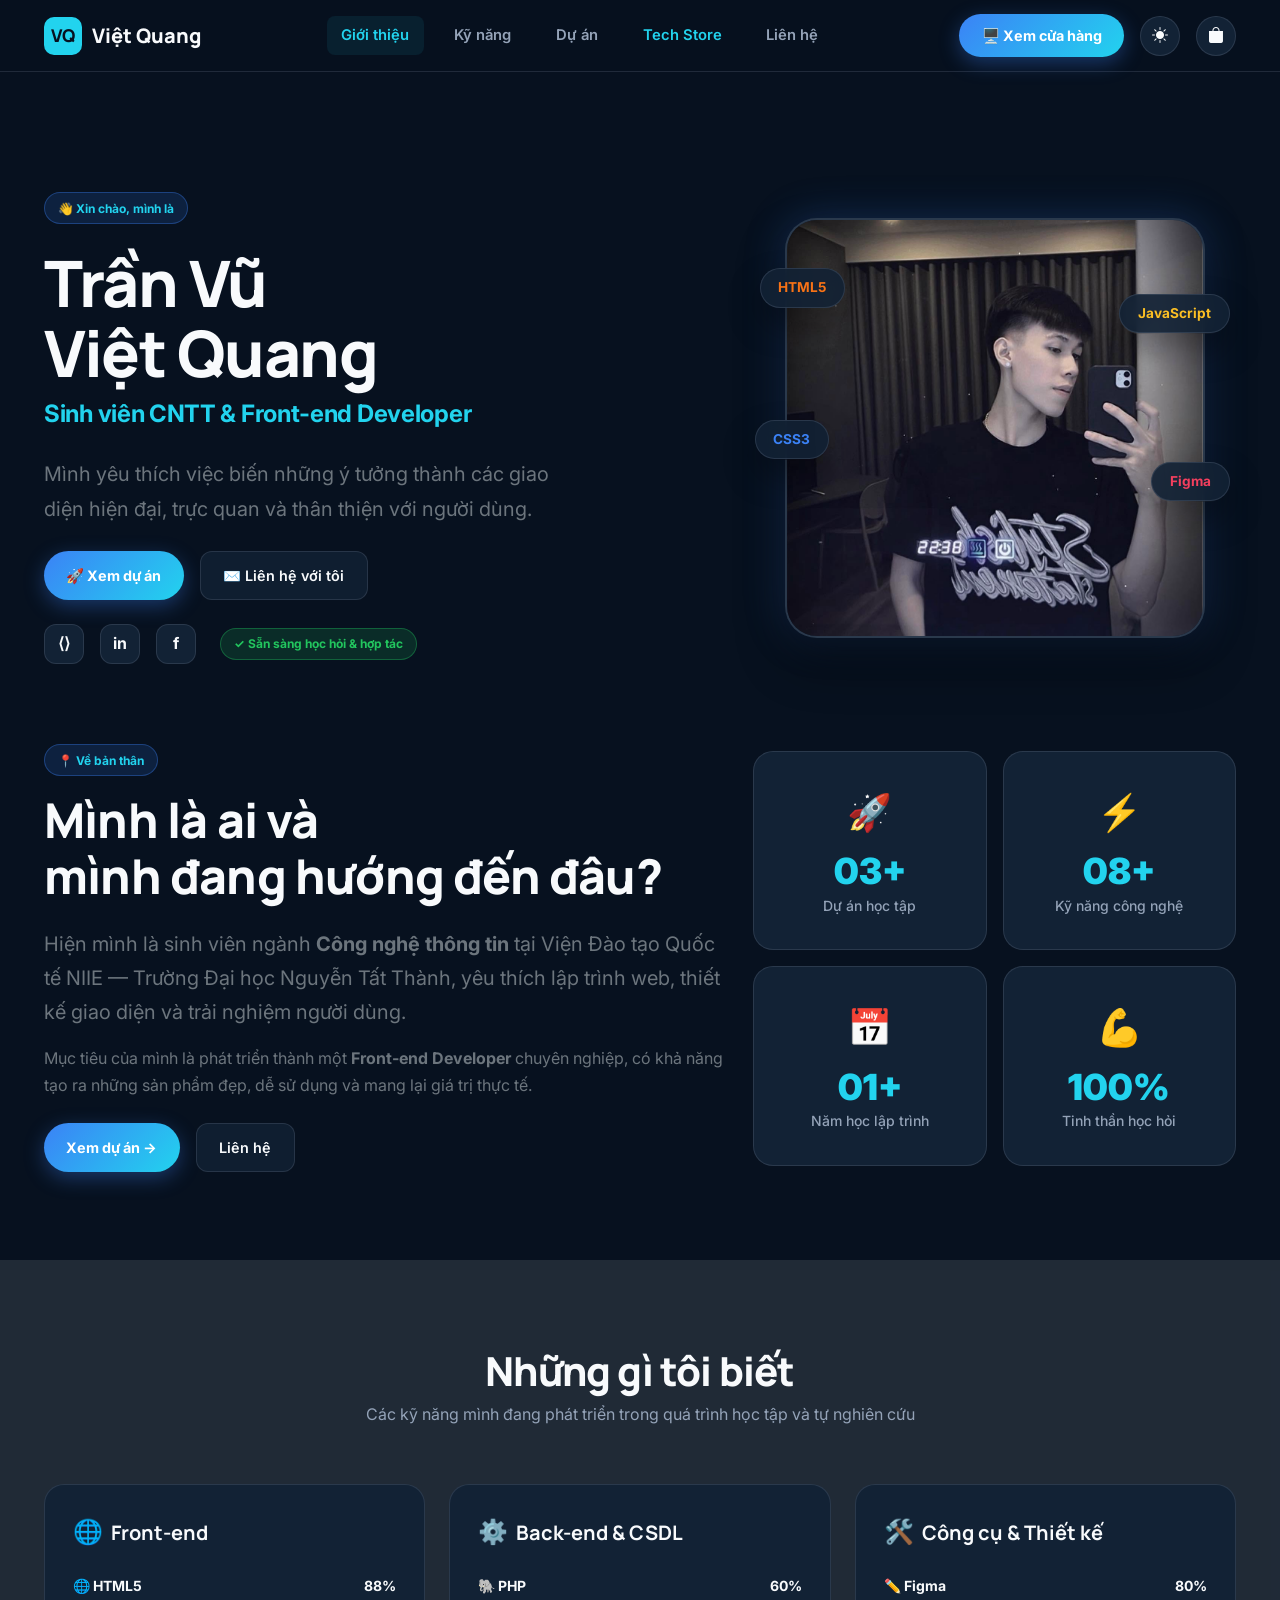
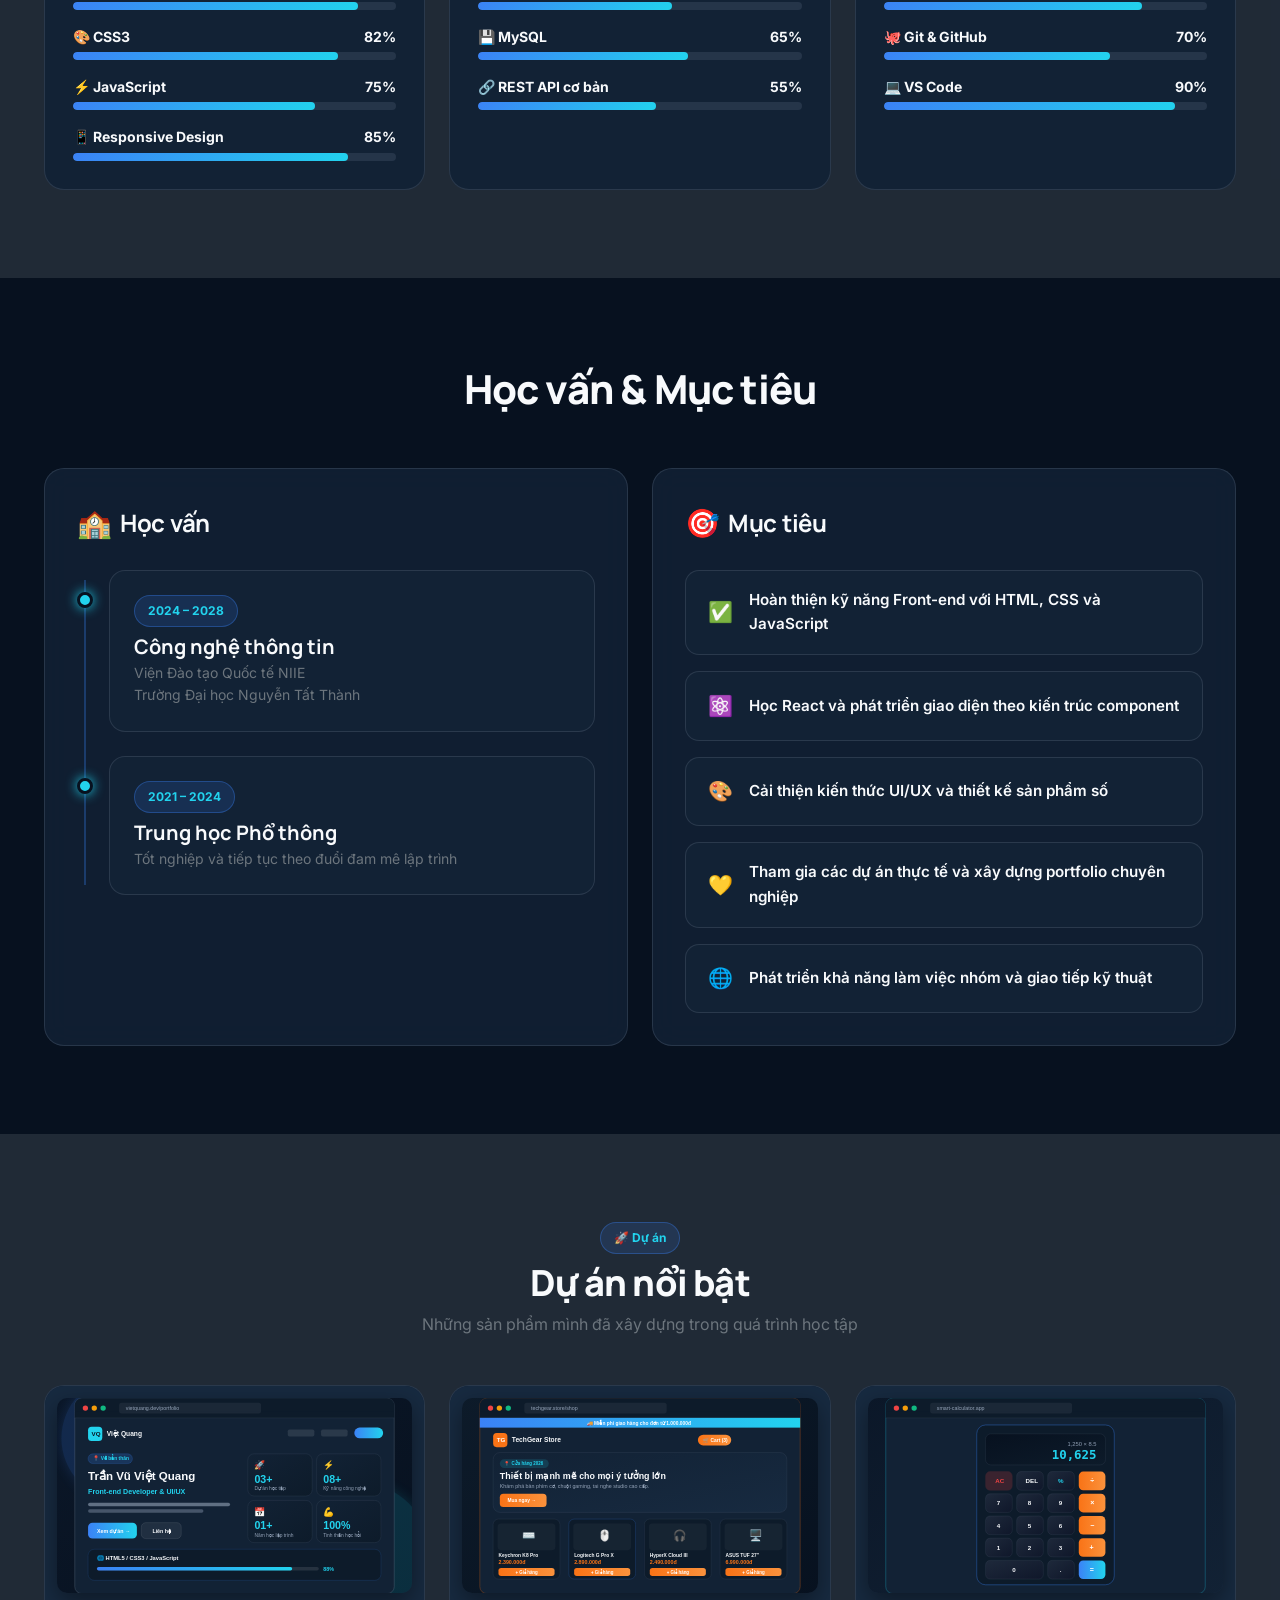
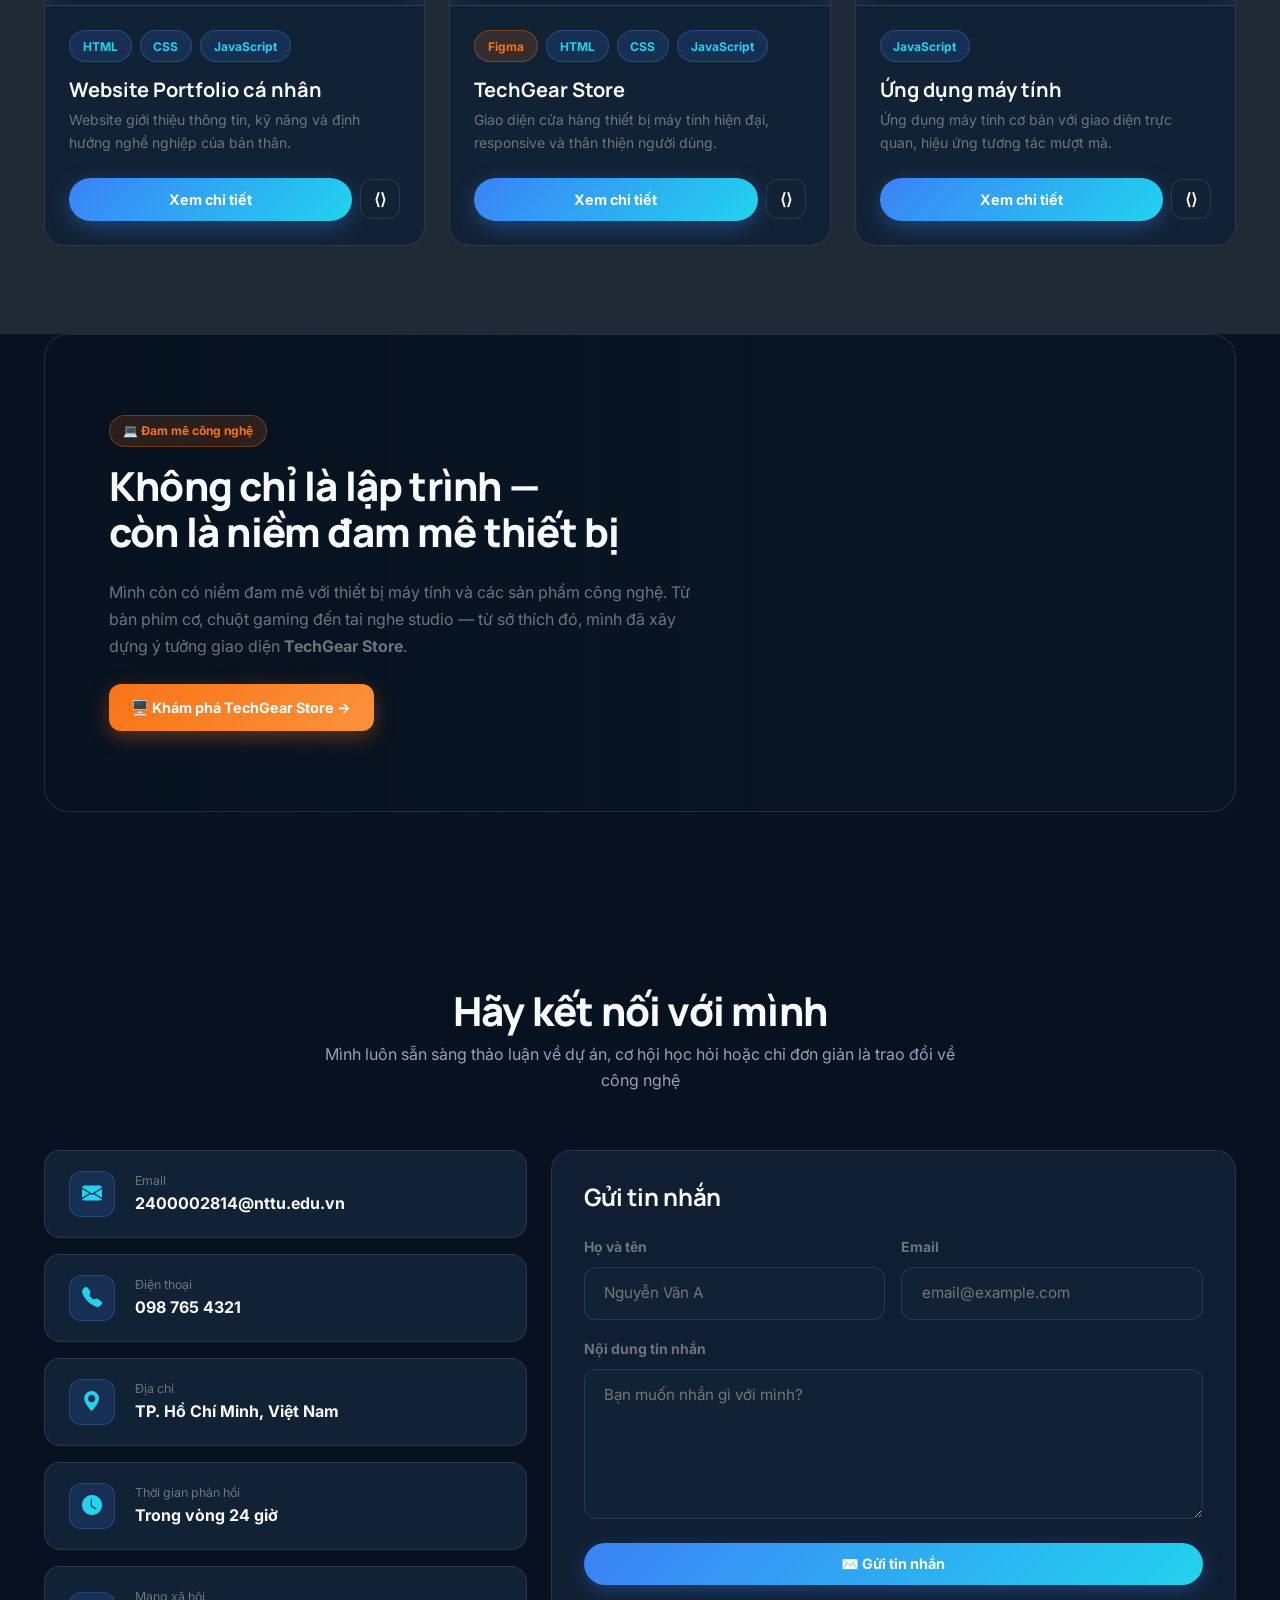
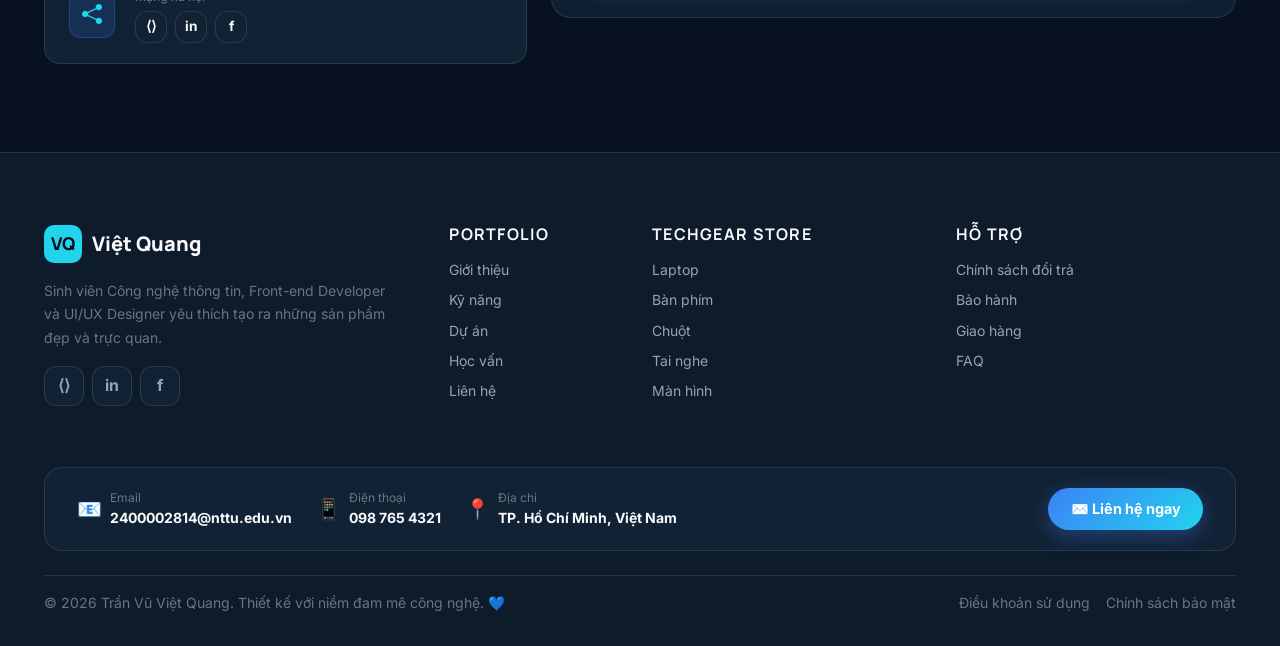
==== index.html @ 149d68ec "Initial commit: Complete Figma High-Fidelity Student Developer Portfolio & TechGear Store" ====
<!DOCTYPE html>
<html lang="vi">
<head>
  <meta charset="UTF-8">
  <meta name="viewport" content="width=device-width, initial-scale=1.0">
  <title>Trần Vũ Việt Quang — Personal Portfolio | VQ Việt Quang</title>
  <meta name="description" content="Trang web cá nhân của Trần Vũ Việt Quang - Sinh viên Công nghệ thông tin Viện Đào tạo Quốc tế NIIE Trường Đại học Nguyễn Tất Thành. Front-end Developer & UI/UX Enthusiast.">
  
  <!-- Google Fonts: Manrope & Inter -->
  <link rel="preconnect" href="https://fonts.googleapis.com">
  <link rel="preconnect" href="https://fonts.gstatic.com" crossorigin>
  <link href="https://fonts.googleapis.com/css2?family=Inter:wght@300;400;500;600;700&family=Manrope:wght@600;700;800;900&display=swap" rel="stylesheet">
  
  <!-- Bootstrap 5.3 & Bootstrap Icons -->
  <link href="https://cdn.jsdelivr.net/npm/bootstrap@5.3.2/dist/css/bootstrap.min.css" rel="stylesheet">
  <link rel="stylesheet" href="https://cdn.jsdelivr.net/npm/bootstrap-icons@1.11.2/font/bootstrap-icons.min.css">
  
  <!-- Custom CSS files -->
  <link rel="stylesheet" href="css/style.css">
  <link rel="stylesheet" href="css/animations.css">
  <link rel="stylesheet" href="css/responsive.css">
</head>
<body>

  <!-- Preloader -->
  <div id="preloader">
    <div class="logo-figma fs-2 mb-2">
      <div class="logo-icon-box">VQ</div>
      <div>Việt Quang</div>
    </div>
    <div class="text-secondary small fw-medium">Đang khởi tạo trải nghiệm...</div>
    <div class="loader-bar">
      <div class="loader-progress"></div>
    </div>
  </div>

  <!-- HEADER & NAVIGATION -->
  <header class="header-sticky">
    <div class="container-custom d-flex align-items-center justify-content-between">
      
      <!-- Figma Logo VQ Việt Quang -->
      <a href="index.html" class="logo-figma">
        <div class="logo-icon-box">VQ</div>
        <div>Việt Quang</div>
      </a>

      <!-- Desktop Navigation Menu -->
      <nav class="d-none d-lg-flex align-items-center gap-3">
        <a href="#hero" class="nav-link-custom active">Giới thiệu</a>
        <a href="#skills" class="nav-link-custom">Kỹ năng</a>
        <a href="#projects" class="nav-link-custom">Dự án</a>
        <a href="shop.html" class="nav-link-custom text-cyan">Tech Store</a>
        <a href="#contact" class="nav-link-custom">Liên hệ</a>
      </nav>

      <!-- Action Buttons & Controls -->
      <div class="d-flex align-items-center gap-3">
        <a href="shop.html" class="btn-header-store d-none d-sm-inline-flex">
          🖥️ Xem cửa hàng
        </a>

        <button id="themeToggleBtn" class="btn-icon-custom rounded-circle" aria-label="Đổi giao diện" title="Đổi giao diện">
          <i class="bi bi-sun-fill"></i>
        </button>

        <a href="shop.html" class="cart-btn-wrapper btn-icon-custom rounded-circle" aria-label="Xem giỏ hàng" title="Giỏ hàng TechStore">
          <i class="bi bi-bag-fill"></i>
          <span id="cartBadge" class="cart-badge" style="display: none;">0</span>
        </a>

        <!-- Mobile Menu Toggle Button -->
        <button class="btn-icon-custom d-lg-none" type="button" data-bs-toggle="offcanvas" data-bs-target="#mobileMenu">
          <i class="bi bi-list fs-4"></i>
        </button>
      </div>
    </div>
  </header>

  <!-- Mobile Menu Offcanvas Drawer -->
  <div class="offcanvas offcanvas-end text-bg-dark" tabindex="-1" id="mobileMenu" style="background-color: var(--bg-secondary) !important;">
    <div class="offcanvas-header border-bottom border-secondary border-opacity-25">
      <div class="logo-figma">
        <div class="logo-icon-box">VQ</div>
        <div>Việt Quang</div>
      </div>
      <button type="button" class="btn-close btn-close-white" data-bs-dismiss="offcanvas" aria-label="Close"></button>
    </div>
    <div class="offcanvas-body d-flex flex-column gap-3 fs-5 pt-4">
      <a href="#hero" class="nav-link-custom active" data-bs-dismiss="offcanvas">Trang chủ</a>
      <a href="#about-intro" class="nav-link-custom" data-bs-dismiss="offcanvas">Giới thiệu</a>
      <a href="#skills" class="nav-link-custom" data-bs-dismiss="offcanvas">Kỹ năng</a>
      <a href="#projects" class="nav-link-custom" data-bs-dismiss="offcanvas">Dự án</a>
      <a href="shop.html" class="nav-link-custom text-cyan">Tech Store <i class="bi bi-arrow-right"></i></a>
      <a href="#contact" class="nav-link-custom" data-bs-dismiss="offcanvas">Liên hệ</a>

      <div class="mt-auto pt-4 border-top border-secondary border-opacity-25">
        <a href="shop.html" class="btn-header-store w-100 justify-content-center">
          🖥️ Đến Tech Store
        </a>
      </div>
    </div>
  </div>

  <!-- 1. TOP HERO AVATAR SECTION (Exact Figma Screenshot Original 1) -->
  <section id="hero" class="hero-section">
    <div class="container-custom">
      <div class="row align-items-center gy-5">
        
        <!-- Left Hero Content -->
        <div class="col-lg-7">
          <div class="badge-blue-figma mb-4">
            👋 Xin chào, mình là
          </div>

          <h1 class="mb-2 fw-extrabold" style="font-size: clamp(40px, 5vw, 64px); line-height: 1.08; letter-spacing: -1.5px;">
            Trần Vũ <br>
            Việt Quang
          </h1>

          <p class="text-cyan fw-bold mb-4 fs-4" style="letter-spacing: -0.3px;">
            Sinh viên CNTT &amp; Front-end Developer
          </p>

          <p class="fs-5 mb-4 text-secondary" style="max-width: 520px; line-height: 1.75;">
            Mình yêu thích việc biến những ý tưởng thành các giao diện hiện đại, trực quan và thân thiện với người dùng.
          </p>

          <div class="d-flex flex-wrap gap-3 mb-4">
            <a href="#projects" class="btn-header-store py-3 px-4 fs-6">
              🚀 Xem dự án
            </a>
            <a href="#contact" class="btn-secondary-figma py-3 px-4 fs-6">
              ✉️ Liên hệ với tôi
            </a>
          </div>

          <!-- Social Links -->
          <div class="d-flex align-items-center gap-3">
            <a href="https://github.com" target="_blank" class="btn-icon-custom" title="GitHub">⟨⟩</a>
            <a href="https://linkedin.com" target="_blank" class="btn-icon-custom" title="LinkedIn">in</a>
            <a href="https://www.facebook.com/tunnee06?locale=vi_VN" target="_blank" class="btn-icon-custom" title="Facebook">f</a>
            
            <span class="badge-green ms-2">
              ✓ Sẵn sàng học hỏi &amp; hợp tác
            </span>
          </div>
        </div>

        <!-- Right Hero Avatar Image & 4 Floating Pill Badges -->
        <div class="col-lg-5">
          <div class="hero-avatar-wrapper">
            <div class="floating-skill-tag skill-tag-1">
              HTML5
            </div>
            <div class="floating-skill-tag skill-tag-2">
              JavaScript
            </div>
            <div class="floating-skill-tag skill-tag-3">
              CSS3
            </div>
            <div class="floating-skill-tag skill-tag-4">
              Figma
            </div>

            <div class="avatar-frame">
              <img src="assets/images/profile/avatar.png" alt="Trần Vũ Việt Quang">
            </div>
          </div>
        </div>

      </div>
    </div>
  </section>

  <!-- 2. ABOUT INTRO & STAT CARDS SECTION (Exact Figma Screenshot Portfolio 1) -->
  <section id="about-intro" class="section-padding pt-0">
    <div class="container-custom">
      <div class="row align-items-center gy-5">
        
        <!-- Left Column: About Intro -->
        <div class="col-lg-7">
          <div class="badge-blue-figma mb-3">
            📍 Về bản thân
          </div>

          <h2 class="mb-4 fw-extrabold" style="font-size: clamp(32px, 4vw, 48px); line-height: 1.15;">
            Mình là ai và <br>
            mình đang hướng đến đâu?
          </h2>

          <p class="fs-5 text-secondary mb-3" style="line-height: 1.7;">
            Hiện mình là sinh viên ngành <strong>Công nghệ thông tin</strong> tại Viện Đào tạo Quốc tế NIIE — Trường Đại học Nguyễn Tất Thành, yêu thích lập trình web, thiết kế giao diện và trải nghiệm người dùng.
          </p>

          <p class="fs-6 text-secondary mb-4" style="line-height: 1.7;">
            Mục tiêu của mình là phát triển thành một <strong>Front-end Developer</strong> chuyên nghiệp, có khả năng tạo ra những sản phẩm đẹp, dễ sử dụng và mang lại giá trị thực tế.
          </p>

          <div class="d-flex flex-wrap gap-3">
            <a href="#projects" class="btn-header-store py-3 px-4 fs-6">
              Xem dự án →
            </a>
            <a href="#contact" class="btn-secondary-figma py-3 px-4 fs-6">
              Liên hệ
            </a>
          </div>
        </div>

        <!-- Right Column: 2x2 Grid of Stat Cards -->
        <div class="col-lg-5">
          <div class="row g-3">
            
            <div class="col-6">
              <div class="stat-card-figma">
                <div class="stat-icon">🚀</div>
                <div class="stat-number counter-anim" data-count="3" data-suffix="+">00+</div>
                <div class="stat-label">Dự án học tập</div>
              </div>
            </div>

            <div class="col-6">
              <div class="stat-card-figma">
                <div class="stat-icon">⚡</div>
                <div class="stat-number counter-anim" data-count="8" data-suffix="+">00+</div>
                <div class="stat-label">Kỹ năng công nghệ</div>
              </div>
            </div>

            <div class="col-6">
              <div class="stat-card-figma">
                <div class="stat-icon">📅</div>
                <div class="stat-number counter-anim" data-count="1" data-suffix="+">00+</div>
                <div class="stat-label">Năm học lập trình</div>
              </div>
            </div>

            <div class="col-6">
              <div class="stat-card-figma">
                <div class="stat-icon">💪</div>
                <div class="stat-number counter-anim" data-count="100" data-suffix="%">00%</div>
                <div class="stat-label">Tinh thần học hỏi</div>
              </div>
            </div>

          </div>
        </div>

      </div>
    </div>
  </section>

  <!-- 3. SKILLS SECTION (Exact Figma Screenshot Portfolio 2) -->
  <section id="skills" class="section-padding bg-secondary bg-opacity-25">
    <div class="container-custom">
      <div class="section-header">
        <h2>Những gì tôi biết</h2>
        <p>Các kỹ năng mình đang phát triển trong quá trình học tập và tự nghiên cứu</p>
      </div>

      <div class="row g-4">
        
        <!-- Column 1: Front-end -->
        <div class="col-md-6 col-lg-4">
          <div class="skill-card h-100">
            <div class="d-flex align-items-center gap-2 mb-4">
              <span class="fs-4 text-cyan">🌐</span>
              <h4 class="fs-5 mb-0 fw-bold text-title">Front-end</h4>
            </div>

            <div class="mb-3">
              <div class="d-flex justify-content-between small fw-bold mb-1 text-title">
                <span>🌐 HTML5</span> <span>88%</span>
              </div>
              <div class="progress-custom"><div class="progress-bar-custom" data-width="88"></div></div>
            </div>

            <div class="mb-3">
              <div class="d-flex justify-content-between small fw-bold mb-1 text-title">
                <span>🎨 CSS3</span> <span>82%</span>
              </div>
              <div class="progress-custom"><div class="progress-bar-custom" data-width="82"></div></div>
            </div>

            <div class="mb-3">
              <div class="d-flex justify-content-between small fw-bold mb-1 text-title">
                <span>⚡ JavaScript</span> <span>75%</span>
              </div>
              <div class="progress-custom"><div class="progress-bar-custom" data-width="75"></div></div>
            </div>

            <div>
              <div class="d-flex justify-content-between small fw-bold mb-1 text-title">
                <span>📱 Responsive Design</span> <span>85%</span>
              </div>
              <div class="progress-custom"><div class="progress-bar-custom" data-width="85"></div></div>
            </div>
          </div>
        </div>

        <!-- Column 2: Back-end & CSDL -->
        <div class="col-md-6 col-lg-4">
          <div class="skill-card h-100">
            <div class="d-flex align-items-center gap-2 mb-4">
              <span class="fs-4 text-primary">⚙️</span>
              <h4 class="fs-5 mb-0 fw-bold text-title">Back-end &amp; CSDL</h4>
            </div>

            <div class="mb-3">
              <div class="d-flex justify-content-between small fw-bold mb-1 text-title">
                <span>🐘 PHP</span> <span>60%</span>
              </div>
              <div class="progress-custom"><div class="progress-bar-custom" data-width="60"></div></div>
            </div>

            <div class="mb-3">
              <div class="d-flex justify-content-between small fw-bold mb-1 text-title">
                <span>💾 MySQL</span> <span>65%</span>
              </div>
              <div class="progress-custom"><div class="progress-bar-custom" data-width="65"></div></div>
            </div>

            <div>
              <div class="d-flex justify-content-between small fw-bold mb-1 text-title">
                <span>🔗 REST API cơ bản</span> <span>55%</span>
              </div>
              <div class="progress-custom"><div class="progress-bar-custom" data-width="55"></div></div>
            </div>
          </div>
        </div>

        <!-- Column 3: Công cụ & Thiết kế -->
        <div class="col-md-6 col-lg-4">
          <div class="skill-card h-100">
            <div class="d-flex align-items-center gap-2 mb-4">
              <span class="fs-4 text-orange">🛠️</span>
              <h4 class="fs-5 mb-0 fw-bold text-title">Công cụ &amp; Thiết kế</h4>
            </div>

            <div class="mb-3">
              <div class="d-flex justify-content-between small fw-bold mb-1 text-title">
                <span>✏️ Figma</span> <span>80%</span>
              </div>
              <div class="progress-custom"><div class="progress-bar-custom" data-width="80"></div></div>
            </div>

            <div class="mb-3">
              <div class="d-flex justify-content-between small fw-bold mb-1 text-title">
                <span>🐙 Git &amp; GitHub</span> <span>70%</span>
              </div>
              <div class="progress-custom"><div class="progress-bar-custom" data-width="70"></div></div>
            </div>

            <div>
              <div class="d-flex justify-content-between small fw-bold mb-1 text-title">
                <span>💻 VS Code</span> <span>90%</span>
              </div>
              <div class="progress-custom"><div class="progress-bar-custom" data-width="90"></div></div>
            </div>
          </div>
        </div>

      </div>
    </div>
  </section>

  <!-- 4. EDUCATION & GOALS SECTION (Exact Figma Screenshot Portfolio 3 & 4) -->
  <section id="about" class="section-padding">
    <div class="container-custom">
      <div class="section-header">
        <h2>Học vấn &amp; Mục tiêu</h2>
      </div>

      <div class="row g-4">
        
        <!-- Left: Học vấn Timeline -->
        <div class="col-lg-6">
          <div class="card-glass h-100">
            <div class="d-flex align-items-center gap-2 mb-4">
              <span class="fs-3">🏫</span>
              <h3 class="fs-4 fw-bold mb-0 text-title">Học vấn</h3>
            </div>

            <div class="timeline-figma">
              
              <div class="timeline-item-figma">
                <div class="timeline-card-figma">
                  <span class="badge-blue-figma mb-2">2024 – 2028</span>
                  <h4 class="fs-5 fw-bold text-title mb-1">Công nghệ thông tin</h4>
                  <div class="text-secondary small">Viện Đào tạo Quốc tế NIIE</div>
                  <div class="text-secondary small">Trường Đại học Nguyễn Tất Thành</div>
                </div>
              </div>

              <div class="timeline-item-figma">
                <div class="timeline-card-figma">
                  <span class="badge-blue-figma mb-2">2021 – 2024</span>
                  <h4 class="fs-5 fw-bold text-title mb-1">Trung học Phổ thông</h4>
                  <div class="text-secondary small">Tốt nghiệp và tiếp tục theo đuổi đam mê lập trình</div>
                </div>
              </div>

            </div>
          </div>
        </div>

        <!-- Right: Mục tiêu Stack -->
        <div class="col-lg-6">
          <div class="card-glass h-100">
            <div class="d-flex align-items-center gap-2 mb-4">
              <span class="fs-3">🎯</span>
              <h3 class="fs-4 fw-bold mb-0 text-title">Mục tiêu</h3>
            </div>

            <div class="d-flex flex-column gap-3">
              <div class="goal-item-figma">
                <span class="fs-5 text-success">✅</span>
                <span>Hoàn thiện kỹ năng Front-end với HTML, CSS và JavaScript</span>
              </div>
              <div class="goal-item-figma">
                <span class="fs-5 text-purple">⚛️</span>
                <span>Học React và phát triển giao diện theo kiến trúc component</span>
              </div>
              <div class="goal-item-figma">
                <span class="fs-5 text-cyan">🎨</span>
                <span>Cải thiện kiến thức UI/UX và thiết kế sản phẩm số</span>
              </div>
              <div class="goal-item-figma">
                <span class="fs-5 text-warning">💛</span>
                <span>Tham gia các dự án thực tế và xây dựng portfolio chuyên nghiệp</span>
              </div>
              <div class="goal-item-figma">
                <span class="fs-5 text-primary">🌐</span>
                <span>Phát triển khả năng làm việc nhóm và giao tiếp kỹ thuật</span>
              </div>
            </div>
          </div>
        </div>

      </div>
    </div>
  </section>

  <!-- 5. FEATURED PROJECTS SECTION (Exact Figma Screenshot Portfolio 5) -->
  <section id="projects" class="section-padding bg-secondary bg-opacity-25">
    <div class="container-custom">
      <div class="text-center mb-5">
        <span class="badge-blue-figma mb-2 d-inline-block">🚀 Dự án</span>
        <h2 class="fw-extrabold" style="font-size: 2.25rem;">Dự án nổi bật</h2>
        <p class="text-secondary">Những sản phẩm mình đã xây dựng trong quá trình học tập</p>
      </div>

      <div class="row g-4">
        
        <!-- Project 1: Website Portfolio cá nhân -->
        <div class="col-lg-4 col-md-6">
          <div class="project-card">
            <div class="project-img-wrapper">
              <img src="assets/images/portfolio/project-portfolio.svg" alt="Website Portfolio cá nhân">
            </div>
            <div class="p-4 d-flex flex-column flex-grow-1">
              <div class="d-flex gap-2 flex-wrap mb-3">
                <span class="badge-blue-figma">HTML</span>
                <span class="badge-blue-figma">CSS</span>
                <span class="badge-blue-figma">JavaScript</span>
              </div>
              <h4 class="fs-5 fw-bold mb-2 text-title">Website Portfolio cá nhân</h4>
              <p class="small text-secondary mb-4 flex-grow-1">Website giới thiệu thông tin, kỹ năng và định hướng nghề nghiệp của bản thân.</p>
              <div class="d-flex align-items-center gap-2 mt-auto">
                <a href="index.html" class="btn-header-store flex-grow-1 justify-content-center">Xem chi tiết</a>
                <a href="https://github.com" target="_blank" class="btn-icon-custom">⟨⟩</a>
              </div>
            </div>
          </div>
        </div>

        <!-- Project 2: TechGear Store -->
        <div class="col-lg-4 col-md-6">
          <div class="project-card">
            <div class="project-img-wrapper">
              <img src="assets/images/portfolio/project-techgear.svg" alt="TechGear Store">
            </div>
            <div class="p-4 d-flex flex-column flex-grow-1">
              <div class="d-flex gap-2 flex-wrap mb-3">
                <span class="badge-orange-figma">Figma</span>
                <span class="badge-blue-figma">HTML</span>
                <span class="badge-blue-figma">CSS</span>
                <span class="badge-blue-figma">JavaScript</span>
              </div>
              <h4 class="fs-5 fw-bold mb-2 text-title">TechGear Store</h4>
              <p class="small text-secondary mb-4 flex-grow-1">Giao diện cửa hàng thiết bị máy tính hiện đại, responsive và thân thiện người dùng.</p>
              <div class="d-flex align-items-center gap-2 mt-auto">
                <a href="shop.html" class="btn-header-store flex-grow-1 justify-content-center">Xem chi tiết</a>
                <a href="https://github.com" target="_blank" class="btn-icon-custom">⟨⟩</a>
              </div>
            </div>
          </div>
        </div>

        <!-- Project 3: Ứng dụng máy tính -->
        <div class="col-lg-4 col-md-6">
          <div class="project-card">
            <div class="project-img-wrapper">
              <img src="assets/images/portfolio/project-calculator.svg" alt="Ứng dụng máy tính">
            </div>
            <div class="p-4 d-flex flex-column flex-grow-1">
              <div class="d-flex gap-2 flex-wrap mb-3">
                <span class="badge-blue-figma">JavaScript</span>
              </div>
              <h4 class="fs-5 fw-bold mb-2 text-title">Ứng dụng máy tính</h4>
              <p class="small text-secondary mb-4 flex-grow-1">Ứng dụng máy tính cơ bản với giao diện trực quan, hiệu ứng tương tác mượt mà.</p>
              <div class="d-flex align-items-center gap-2 mt-auto">
                <button onclick="showToast('Smart Calculator', 'Ứng dụng máy tính sẵn sàng!', 'bi-calculator-fill')" class="btn-header-store flex-grow-1 justify-content-center">Xem chi tiết</button>
                <a href="https://github.com" target="_blank" class="btn-icon-custom">⟨⟩</a>
              </div>
            </div>
          </div>
        </div>

      </div>
    </div>
  </section>

  <!-- 6. TECH PASSION SPOTLIGHT BANNER (Exact New Figma Screenshot 1) -->
  <section class="section-padding pt-0">
    <div class="container-custom">
      <div class="tech-passion-banner-figma">
        <div class="spotlight-content" style="max-width: 600px;">
          <div class="badge-orange-figma mb-3">
            💻 Đam mê công nghệ
          </div>

          <h2 class="fs-1 fw-extrabold text-title mb-4" style="line-height: 1.15;">
            Không chỉ là lập trình — <br>
            còn là niềm đam mê thiết bị
          </h2>

          <p class="fs-6 text-secondary mb-4" style="line-height: 1.7;">
            Mình còn có niềm đam mê với thiết bị máy tính và các sản phẩm công nghệ. Từ bàn phím cơ, chuột gaming đến tai nghe studio — từ sở thích đó, mình đã xây dựng ý tưởng giao diện <strong>TechGear Store</strong>.
          </p>

          <a href="shop.html" class="btn-orange-figma py-3 px-4 fs-6">
            🖥️ Khám phá TechGear Store →
          </a>
        </div>
      </div>
    </div>
  </section>

  <!-- 7. CONTACT SECTION (Exact New Figma Screenshot 2) -->
  <section id="contact" class="section-padding">
    <div class="container-custom">
      <div class="section-header">
        <h2>Hãy kết nối với mình</h2>
        <p>Mình luôn sẵn sàng thảo luận về dự án, cơ hội học hỏi hoặc chỉ đơn giản là trao đổi về công nghệ</p>
      </div>

      <div class="row g-4">
        
        <!-- Left: 5 Stacked Info Cards -->
        <div class="col-lg-5">
          <div class="d-flex flex-column gap-3 h-100">
            
            <div class="contact-info-card-figma">
              <div class="icon-box"><i class="bi bi-envelope-fill"></i></div>
              <div>
                <div class="text-secondary extra-small" style="font-size:0.775rem;">Email</div>
                <div class="fw-bold text-title">2400002814@nttu.edu.vn</div>
              </div>
            </div>

            <div class="contact-info-card-figma">
              <div class="icon-box"><i class="bi bi-telephone-fill"></i></div>
              <div>
                <div class="text-secondary extra-small" style="font-size:0.775rem;">Điện thoại</div>
                <div class="fw-bold text-title">098 765 4321</div>
              </div>
            </div>

            <div class="contact-info-card-figma">
              <div class="icon-box"><i class="bi bi-geo-alt-fill"></i></div>
              <div>
                <div class="text-secondary extra-small" style="font-size:0.775rem;">Địa chỉ</div>
                <div class="fw-bold text-title">TP. Hồ Chí Minh, Việt Nam</div>
              </div>
            </div>

            <div class="contact-info-card-figma">
              <div class="icon-box"><i class="bi bi-clock-fill"></i></div>
              <div>
                <div class="text-secondary extra-small" style="font-size:0.775rem;">Thời gian phản hồi</div>
                <div class="fw-bold text-title">Trong vòng 24 giờ</div>
              </div>
            </div>

            <div class="contact-info-card-figma">
              <div class="icon-box"><i class="bi bi-share-fill"></i></div>
              <div>
                <div class="text-secondary extra-small" style="font-size:0.775rem;">Mạng xã hội</div>
                <div class="d-flex gap-2 mt-1">
                  <a href="https://github.com" target="_blank" class="btn-icon-custom" style="width:32px; height:32px; font-size:0.85rem;" title="GitHub">⟨⟩</a>
                  <a href="https://linkedin.com" target="_blank" class="btn-icon-custom" style="width:32px; height:32px; font-size:0.85rem;" title="LinkedIn">in</a>
                  <a href="https://www.facebook.com/tunnee06?locale=vi_VN" target="_blank" class="btn-icon-custom" style="width:32px; height:32px; font-size:0.85rem;" title="Facebook">f</a>
                </div>
              </div>
            </div>

          </div>
        </div>

        <!-- Right: Message Form -->
        <div class="col-lg-7">
          <div class="card-glass">
            <h3 class="mb-4 fs-4 text-title fw-bold">Gửi tin nhắn</h3>
            <form id="contactForm">
              <div class="row g-3">
                <div class="col-md-6">
                  <label for="contactName" class="form-label text-secondary small fw-bold">Họ và tên</label>
                  <input type="text" id="contactName" class="form-control-custom" placeholder="Nguyễn Văn A" required>
                </div>
                <div class="col-md-6">
                  <label for="contactEmail" class="form-label text-secondary small fw-bold">Email</label>
                  <input type="email" id="contactEmail" class="form-control-custom" placeholder="email@example.com" required>
                </div>
                <div class="col-12">
                  <label for="contactMessage" class="form-label text-secondary small fw-bold">Nội dung tin nhắn</label>
                  <textarea id="contactMessage" rows="5" class="form-control-custom" placeholder="Bạn muốn nhắn gì với mình?" required></textarea>
                </div>
                <div class="col-12">
                  <button type="submit" class="btn-header-store w-100 justify-content-center py-3 fs-6">
                    ✉️ Gửi tin nhắn
                  </button>
                </div>
              </div>
            </form>
          </div>
        </div>

      </div>
    </div>
  </section>

  <!-- 8. FOOTER (Exact Figma Alignment) -->
  <footer class="footer-figma">
    <div class="container-custom">
      
      <div class="row gy-4 mb-5">
        <div class="col-lg-4">
          <div class="logo-figma mb-3">
            <div class="logo-icon-box">VQ</div>
            <div>Việt Quang</div>
          </div>
          <p class="text-secondary small me-lg-4" style="line-height: 1.7;">
            Sinh viên Công nghệ thông tin, Front-end Developer và UI/UX Designer yêu thích tạo ra những sản phẩm đẹp và trực quan.
          </p>
          <div class="d-flex gap-2 mt-3">
            <a href="https://github.com" target="_blank" class="btn-icon-custom">⟨⟩</a>
            <a href="https://linkedin.com" target="_blank" class="btn-icon-custom">in</a>
            <a href="https://www.facebook.com/tunnee06?locale=vi_VN" target="_blank" class="btn-icon-custom">f</a>
          </div>
        </div>

        <div class="col-6 col-lg-2">
          <h5 class="fs-6 fw-bold mb-3 text-title" style="letter-spacing: 0.08em; font-size: 0.85rem;">PORTFOLIO</h5>
          <ul class="list-unstyled text-secondary small d-flex flex-column gap-2">
            <li><a href="#hero">Giới thiệu</a></li>
            <li><a href="#skills">Kỹ năng</a></li>
            <li><a href="#projects">Dự án</a></li>
            <li><a href="#about">Học vấn</a></li>
            <li><a href="#contact">Liên hệ</a></li>
          </ul>
        </div>

        <div class="col-6 col-lg-3">
          <h5 class="fs-6 fw-bold mb-3 text-title" style="letter-spacing: 0.08em; font-size: 0.85rem;">TECHGEAR STORE</h5>
          <ul class="list-unstyled text-secondary small d-flex flex-column gap-2">
            <li><a href="shop.html#categories">Laptop</a></li>
            <li><a href="shop.html#categories">Bàn phím</a></li>
            <li><a href="shop.html#categories">Chuột</a></li>
            <li><a href="shop.html#categories">Tai nghe</a></li>
            <li><a href="shop.html#categories">Màn hình</a></li>
          </ul>
        </div>

        <div class="col-6 col-lg-3">
          <h5 class="fs-6 fw-bold mb-3 text-title" style="letter-spacing: 0.08em; font-size: 0.85rem;">HỖ TRỢ</h5>
          <ul class="list-unstyled text-secondary small d-flex flex-column gap-2">
            <li><a href="#">Chính sách đổi trả</a></li>
            <li><a href="#">Bảo hành</a></li>
            <li><a href="#">Giao hàng</a></li>
            <li><a href="#">FAQ</a></li>
          </ul>
        </div>
      </div>

      <!-- Floating Contact Bar in Footer -->
      <div class="footer-contact-bar-figma mb-4">
        <div class="d-flex flex-wrap align-items-center justify-content-between gap-3">
          <div class="d-flex flex-wrap align-items-center gap-4">
            <div class="d-flex align-items-center gap-2">
              <span class="text-cyan fs-5">📧</span>
              <div>
                <div class="extra-small text-secondary" style="font-size:0.75rem;">Email</div>
                <div class="fw-bold text-title small">2400002814@nttu.edu.vn</div>
              </div>
            </div>
            <div class="d-flex align-items-center gap-2">
              <span class="text-cyan fs-5">📱</span>
              <div>
                <div class="extra-small text-secondary" style="font-size:0.75rem;">Điện thoại</div>
                <div class="fw-bold text-title small">098 765 4321</div>
              </div>
            </div>
            <div class="d-flex align-items-center gap-2">
              <span class="text-cyan fs-5">📍</span>
              <div>
                <div class="extra-small text-secondary" style="font-size:0.75rem;">Địa chỉ</div>
                <div class="fw-bold text-title small">TP. Hồ Chí Minh, Việt Nam</div>
              </div>
            </div>
          </div>

          <a href="#contact" class="btn-header-store">
            ✉️ Liên hệ ngay
          </a>
        </div>
      </div>

      <!-- Bottom Copyright bar -->
      <div class="border-top border-secondary border-opacity-25 pt-3 d-flex flex-column flex-sm-row justify-content-between align-items-center gap-2 small text-secondary">
        <div>© 2026 Trần Vũ Việt Quang. Thiết kế với niềm đam mê công nghệ. 💙</div>
        <div class="d-flex gap-3">
          <a href="#" class="text-secondary">Điều khoản sử dụng</a>
          <a href="#" class="text-secondary">Chính sách bảo mật</a>
        </div>
      </div>

    </div>
  </footer>

  <!-- Back To Top Floating Button -->
  <button id="backToTop" class="back-to-top" aria-label="Lên đầu trang"><i class="bi bi-arrow-up-short fs-3"></i></button>

  <!-- Scripts -->
  <script src="https://cdn.jsdelivr.net/npm/bootstrap@5.3.2/dist/js/bootstrap.bundle.min.js"></script>
  <script src="js/script.js"></script>
</body>
</html>
---- css/style.css ----
/* ==========================================================================
   Tech Identity — Personal Portfolio & TechGear Store
   Complete Master Design System (style.css)
   Figma Mockup Alignment: High-Fidelity Student Website
   Author: Trần Vũ Việt Quang (NIIE - Nguyễn Tất Thành University)
   ========================================================================== */

/* --------------------------------------------------------------------------
   1. COLOR PALETTE & DESIGN TOKENS
   -------------------------------------------------------------------------- */
:root {
  /* Default Figma Dark Theme Colors */
  --bg-primary: #07111F;
  --bg-secondary: #0D1B2A;
  --surface: #122235;
  --surface-light: #172A40;
  
  --primary: #3B82F6;
  --cyan: #22D3EE;
  --orange: #F97316;
  --orange-light: #FB923C;
  --success: #22C55E;
  
  --text-primary: #F8FAFC;
  --text-secondary: #94A3B8;
  --border: rgba(148, 163, 184, 0.18);
  --border-active: rgba(59, 130, 246, 0.45);
  --glass: rgba(18, 34, 53, 0.85);
  --glass-header: rgba(7, 17, 31, 0.92);
  
  --gradient-primary: linear-gradient(135deg, #3B82F6 0%, #22D3EE 100%);
  --gradient-orange: linear-gradient(135deg, #F97316 0%, #FB923C 100%);

  /* System Metrics */
  --card-radius: 20px;
  --btn-radius: 12px;
  --input-radius: 12px;
  --container-max: 1240px;
  
  /* Typography */
  --font-heading: 'Manrope', -apple-system, BlinkMacSystemFont, sans-serif;
  --font-body: 'Inter', -apple-system, BlinkMacSystemFont, sans-serif;
  
  --transition: all 0.25s cubic-bezier(0.4, 0, 0.2, 1);
  --shadow-sm: 0 4px 12px rgba(0, 0, 0, 0.15);
  --shadow-md: 0 16px 32px rgba(0, 0, 0, 0.35);
  --shadow-lg: 0 24px 48px rgba(0, 0, 0, 0.45);
}

/* Light Theme Variables Switcher */
body.light-theme {
  --bg-primary: #F8FAFC;
  --bg-secondary: #F1F5F9;
  --surface: #FFFFFF;
  --surface-light: #F8FAFC;
  
  --text-primary: #0F172A;
  --text-secondary: #475569;
  --border: rgba(15, 23, 42, 0.12);
  --border-active: rgba(59, 130, 246, 0.50);
  --glass: rgba(255, 255, 255, 0.92);
  --glass-header: rgba(255, 255, 255, 0.92);
  
  --shadow-sm: 0 4px 12px rgba(0, 0, 0, 0.05);
  --shadow-md: 0 8px 24px rgba(15, 23, 42, 0.08);
  --shadow-lg: 0 16px 40px rgba(15, 23, 42, 0.12);
}

/* --------------------------------------------------------------------------
   2. GLOBAL BASE STYLES & SCROLLBAR
   -------------------------------------------------------------------------- */
* {
  margin: 0;
  padding: 0;
  box-sizing: border-box;
}

html {
  scroll-behavior: smooth;
  font-size: 16px;
}

body {
  background-color: var(--bg-primary);
  color: var(--text-primary);
  font-family: var(--font-body);
  line-height: 1.6;
  overflow-x: hidden;
  -webkit-font-smoothing: antialiased;
  -moz-osx-font-smoothing: grayscale;
}

::-webkit-scrollbar { width: 6px; }
::-webkit-scrollbar-track { background: var(--bg-secondary); }
::-webkit-scrollbar-thumb { background: var(--primary); border-radius: 3px; }

h1, h2, h3, h4, h5, h6, .font-heading {
  font-family: var(--font-heading);
  font-weight: 800;
  color: var(--text-primary);
  line-height: 1.15;
}

h1 { font-size: 3.75rem; letter-spacing: -1.5px; }
h2 { font-size: 2.5rem; letter-spacing: -0.8px; }
h3 { font-size: 1.5rem; letter-spacing: -0.3px; }
p { color: var(--text-secondary); }

a { color: var(--primary); text-decoration: none; transition: var(--transition); }
a:hover { color: var(--cyan); }
img { max-width: 100%; height: auto; display: block; }

.text-gradient {
  background: var(--gradient-primary);
  -webkit-background-clip: text;
  -webkit-text-fill-color: transparent;
  background-clip: text;
}

.text-title { color: var(--text-primary) !important; }
.text-cyan { color: var(--cyan) !important; }
.text-orange { color: var(--orange) !important; }

body.light-theme .text-cyan { color: #0284C7 !important; }
body.light-theme .text-orange { color: #EA580C !important; }

.container-custom {
  max-width: var(--container-max);
  margin: 0 auto;
  padding: 0 1.5rem;
}

.section-padding { padding: 5.5rem 0; }

.section-header {
  text-align: center;
  max-width: 650px;
  margin: 0 auto 3.5rem auto;
}

.section-header .subtitle {
  color: var(--cyan);
  font-weight: 700;
  font-size: 0.85rem;
  text-transform: uppercase;
  letter-spacing: 0.12em;
  display: block;
  margin-bottom: 0.5rem;
}

/* --------------------------------------------------------------------------
   3. PRELOADER & HEADER NAVIGATION
   -------------------------------------------------------------------------- */
#preloader {
  position: fixed !important;
  top: 0 !important;
  left: 0 !important;
  right: 0 !important;
  bottom: 0 !important;
  width: 100vw !important;
  height: 100vh !important;
  background-color: var(--bg-primary) !important;
  z-index: 99999 !important;
  display: flex !important;
  flex-direction: column !important;
  align-items: center !important;
  justify-content: center !important;
  transition: opacity 0.5s ease, visibility 0.5s ease;
}

.loader-bar {
  width: 200px;
  height: 4px;
  background: rgba(148, 163, 184, 0.2);
  border-radius: 4px;
  overflow: hidden;
  margin-top: 1rem;
}

.loader-progress {
  height: 100%;
  width: 0%;
  background: var(--gradient-primary);
  border-radius: 4px;
  transition: width 0.7s ease;
}

.header-sticky {
  position: sticky !important;
  top: 0 !important;
  left: 0 !important;
  right: 0 !important;
  z-index: 1030 !important;
  background: var(--glass-header) !important;
  backdrop-filter: blur(20px) !important;
  -webkit-backdrop-filter: blur(20px) !important;
  border-bottom: 1px solid var(--border) !important;
  padding: 0.9rem 0 !important;
  transition: var(--transition) !important;
}

.header-sticky.scrolled {
  padding: 0.7rem 0 !important;
  box-shadow: var(--shadow-md) !important;
}

.logo-figma {
  display: flex;
  align-items: center;
  gap: 0.6rem;
  font-family: var(--font-heading);
  font-weight: 800;
  font-size: 1.25rem;
  color: var(--text-primary);
}

.logo-icon-box {
  width: 38px;
  height: 38px;
  border-radius: 10px;
  background: var(--cyan);
  color: #07111F;
  font-weight: 900;
  display: flex;
  align-items: center;
  justify-content: center;
  font-size: 1.1rem;
}

body.light-theme .logo-icon-box {
  background: #0284C7;
  color: #FFFFFF;
}

.nav-link-custom {
  color: var(--text-secondary);
  font-weight: 600;
  font-size: 0.925rem;
  padding: 0.5rem 0.9rem;
  border-radius: 8px;
  transition: var(--transition);
}

.nav-link-custom:hover,
.nav-link-custom.active {
  color: var(--cyan);
  background: rgba(34, 211, 238, 0.08);
}

body.light-theme .nav-link-custom:hover,
body.light-theme .nav-link-custom.active {
  color: #0284C7;
  background: rgba(2, 132, 199, 0.08);
}

.btn-header-store {
  background: var(--gradient-primary) !important;
  color: #FFFFFF !important;
  font-weight: 700 !important;
  font-size: 0.9rem !important;
  padding: 0.6rem 1.4rem !important;
  border-radius: 50px !important;
  border: none !important;
  box-shadow: 0 6px 20px rgba(59, 130, 246, 0.35);
  display: inline-flex !important;
  align-items: center !important;
  gap: 0.5rem !important;
  transition: var(--transition);
}

.btn-header-store:hover {
  transform: translateY(-2px);
  box-shadow: 0 10px 28px rgba(59, 130, 246, 0.50);
}

.cart-btn-wrapper { position: relative; }
.cart-badge {
  position: absolute;
  top: -4px; right: -6px;
  background: var(--orange);
  color: #FFFFFF;
  font-size: 0.75rem;
  font-weight: 800;
  width: 20px; height: 20px;
  border-radius: 50%;
  display: flex; align-items: center; justify-content: center;
}

.btn-icon-custom {
  width: 40px;
  height: 40px;
  border-radius: 12px;
  background: var(--surface);
  border: 1px solid var(--border);
  color: var(--text-primary);
  display: inline-flex;
  align-items: center;
  justify-content: center;
  font-weight: 700;
  transition: var(--transition);
  cursor: pointer;
}

.btn-icon-custom:hover {
  background: var(--surface-light);
  border-color: var(--primary);
  color: var(--cyan);
  transform: translateY(-2px);
}

/* --------------------------------------------------------------------------
   4. BUTTONS & BADGES DESIGN SYSTEM
   -------------------------------------------------------------------------- */
.btn-orange-figma {
  background: linear-gradient(135deg, #F97316 0%, #FB923C 100%) !important;
  color: #FFFFFF !important;
  font-weight: 700 !important;
  font-size: 0.9rem !important;
  padding: 0.75rem 1.4rem !important;
  border-radius: 12px !important;
  border: none !important;
  cursor: pointer !important;
  display: inline-flex !important;
  align-items: center !important;
  justify-content: center !important;
  gap: 0.5rem !important;
  box-shadow: 0 6px 20px rgba(249, 115, 22, 0.35);
  transition: var(--transition);
}

.btn-orange-figma:hover {
  transform: translateY(-2px);
  box-shadow: 0 10px 28px rgba(249, 115, 22, 0.50);
}

.btn-secondary-figma {
  background: rgba(18, 34, 53, 0.8) !important;
  border: 1px solid var(--border) !important;
  color: var(--text-primary) !important;
  font-weight: 600 !important;
  font-size: 0.9rem !important;
  padding: 0.75rem 1.4rem !important;
  border-radius: 12px !important;
  display: inline-flex !important;
  align-items: center !important;
  justify-content: center !important;
  gap: 0.5rem !important;
  transition: var(--transition);
}

.btn-secondary-figma:hover {
  background: rgba(59, 130, 246, 0.15) !important;
  border-color: var(--primary) !important;
  color: var(--cyan) !important;
}

body.light-theme .btn-secondary-figma {
  background: #FFFFFF !important;
  color: #0F172A !important;
  border-color: rgba(15, 23, 42, 0.15) !important;
}

body.light-theme .btn-secondary-figma:hover {
  border-color: #0284C7 !important;
  color: #0284C7 !important;
}

.badge-blue-figma,
.badge-orange-figma,
.badge-green,
.badge-purple {
  width: fit-content !important;
  display: inline-flex !important;
  align-items: center;
  gap: 0.4rem;
}

.badge-blue-figma {
  background: rgba(59, 130, 246, 0.15);
  border: 1px solid rgba(59, 130, 246, 0.35);
  color: var(--cyan);
  font-size: 0.75rem;
  font-weight: 700;
  padding: 0.35rem 0.8rem;
  border-radius: 20px;
}

body.light-theme .badge-blue-figma {
  background: rgba(2, 132, 199, 0.12);
  border-color: rgba(2, 132, 199, 0.3);
  color: #0284C7;
}

.badge-orange-figma {
  background: rgba(249, 115, 22, 0.15);
  border: 1px solid rgba(249, 115, 22, 0.35);
  color: var(--orange);
  font-size: 0.75rem;
  font-weight: 700;
  padding: 0.35rem 0.8rem;
  border-radius: 20px;
}

body.light-theme .badge-orange-figma {
  background: rgba(249, 115, 22, 0.12);
  border-color: rgba(249, 115, 22, 0.3);
  color: #EA580C;
}

.badge-green {
  background: rgba(34, 197, 94, 0.15);
  border: 1px solid rgba(34, 197, 94, 0.35);
  color: var(--success);
  font-size: 0.75rem;
  font-weight: 700;
  padding: 0.35rem 0.8rem;
  border-radius: 20px;
}

/* --------------------------------------------------------------------------
   5. SHOP HERO & SETUP BOX
   -------------------------------------------------------------------------- */
.top-bar-announcement {
  background: linear-gradient(90deg, #3B82F6 0%, #22D3EE 100%);
  color: #FFFFFF;
  font-size: 0.85rem;
  font-weight: 600;
  padding: 0.5rem 0;
  text-align: center;
  letter-spacing: 0.02em;
}

.shop-hero-figma {
  padding-top: 3.5rem;
  padding-bottom: 4rem;
  position: relative;
}

.hero-setup-box {
  position: relative !important;
  border-radius: 24px !important;
  overflow: hidden !important;
  border: 1px solid var(--border) !important;
  box-shadow: var(--shadow-lg) !important;
  max-height: 440px !important;
}

.hero-setup-box img {
  width: 100% !important;
  height: 440px !important;
  object-fit: cover !important;
  display: block !important;
}

.overlay-badge-top {
  position: absolute;
  top: 1.5rem;
  right: 1.5rem;
  background: var(--gradient-orange);
  color: #FFFFFF;
  font-weight: 800;
  font-size: 0.85rem;
  padding: 0.5rem 1.25rem;
  border-radius: 50px;
  box-shadow: 0 8px 24px rgba(249, 115, 22, 0.45);
  z-index: 2;
}

.overlay-card-bottom {
  position: absolute;
  bottom: 1.5rem;
  left: 1.5rem;
  background: rgba(18, 34, 53, 0.88);
  backdrop-filter: blur(16px);
  -webkit-backdrop-filter: blur(16px);
  border: 1px solid var(--border);
  border-radius: 16px;
  padding: 0.9rem 1.25rem;
  display: flex;
  align-items: center;
  gap: 1rem;
  z-index: 2;
}

body.light-theme .overlay-card-bottom {
  background: rgba(255, 255, 255, 0.92);
}

/* --------------------------------------------------------------------------
   6. CATEGORIES GRID BAR (Strict 9-Column Flex/Grid Fix)
   -------------------------------------------------------------------------- */
.category-grid-figma {
  display: grid !important;
  grid-template-columns: repeat(9, 1fr) !important;
  gap: 1rem !important;
}

@media (max-width: 1200px) {
  .category-grid-figma { grid-template-columns: repeat(5, 1fr) !important; }
}
@media (max-width: 768px) {
  .category-grid-figma { grid-template-columns: repeat(3, 1fr) !important; }
}
@media (max-width: 576px) {
  .category-grid-figma { grid-template-columns: repeat(2, 1fr) !important; }
}

.category-card-figma {
  background: var(--surface);
  border: 1px solid var(--border);
  border-radius: 16px;
  padding: 1.5rem 0.75rem;
  text-align: center;
  transition: var(--transition);
  cursor: pointer;
}

.category-card-figma:hover,
.category-card-figma.active {
  background: var(--surface-light);
  border-color: rgba(59, 130, 246, 0.4);
  transform: translateY(-4px);
  box-shadow: 0 16px 32px rgba(0,0,0,0.3);
}

body.light-theme .category-card-figma {
  background: #FFFFFF;
  box-shadow: 0 4px 16px rgba(15, 23, 42, 0.05);
}

.category-card-figma .icon { font-size: 2rem; margin-bottom: 0.6rem; }
.category-card-figma .name { font-weight: 700; font-size: 0.95rem; color: var(--text-primary); }
.category-card-figma .count { font-size: 0.775rem; color: var(--text-secondary); margin-top: 0.2rem; }

/* --------------------------------------------------------------------------
   7. PRODUCT CARDS & FLASH SALE
   -------------------------------------------------------------------------- */
.product-card-figma {
  background: var(--surface);
  border: 1px solid var(--border);
  border-radius: 20px;
  overflow: hidden;
  position: relative;
  transition: var(--transition);
  display: flex;
  flex-direction: column;
  height: 100%;
}

body.light-theme .product-card-figma {
  background: #FFFFFF;
  box-shadow: 0 6px 20px rgba(15, 23, 42, 0.06);
}

.product-card-figma:hover {
  transform: translateY(-6px);
  border-color: rgba(59, 130, 246, 0.35);
  box-shadow: 0 24px 48px rgba(0,0,0,0.45), 0 0 0 1px rgba(59,130,246,0.15);
}

.product-img-box-figma {
  height: 220px;
  background: rgba(255, 255, 255, 0.02);
  display: flex;
  align-items: center;
  justify-content: center;
  position: relative;
  overflow: hidden;
  border-bottom: 1px solid var(--border);
}

body.light-theme .product-img-box-figma {
  background: rgba(15, 23, 42, 0.02);
}

.product-img-box-figma img {
  width: 100%;
  height: 100%;
  object-fit: cover;
  transition: transform 0.4s ease;
}

.product-card-figma:hover .product-img-box-figma img {
  transform: scale(1.08);
}

.product-fav-btn-figma {
  position: absolute;
  top: 0.85rem;
  right: 0.85rem;
  z-index: 3;
  width: 34px;
  height: 34px;
  border-radius: 50%;
  background: var(--glass);
  backdrop-filter: blur(8px);
  border: 1px solid var(--border);
  color: var(--text-secondary);
  display: flex;
  align-items: center;
  justify-content: center;
  cursor: pointer;
  transition: var(--transition);
}

.product-fav-btn-figma:hover, .product-fav-btn-figma.active {
  color: #EF4444;
  border-color: #EF4444;
}

.flash-sale-box-figma {
  background: var(--surface);
  border: 1px solid var(--border);
  border-radius: 24px;
  padding: 2.5rem;
}

body.light-theme .flash-sale-box-figma {
  background: #FFFFFF;
  box-shadow: 0 10px 30px rgba(15, 23, 42, 0.06);
}

.flash-sale-title {
  font-size: 2.25rem;
  font-weight: 900;
  color: var(--orange);
  display: flex;
  align-items: center;
  gap: 0.6rem;
}

.countdown-box-figma {
  background: var(--surface-light);
  border: 1px solid var(--border);
  color: var(--orange);
  font-weight: 800;
  font-size: 1.25rem;
  padding: 0.3rem 0.7rem;
  border-radius: 8px;
  min-width: 40px;
  text-align: center;
}

.flash-img-box {
  height: 140px;
  background: rgba(249, 115, 22, 0.08);
  border: 1px solid rgba(249, 115, 22, 0.2);
  border-radius: 14px;
  display: flex;
  align-items: center;
  justify-content: center;
  font-size: 3rem;
  color: var(--orange);
  margin-bottom: 1rem;
}

/* --------------------------------------------------------------------------
   8. SPOTLIGHT BANNER & BRANDS BAR
   -------------------------------------------------------------------------- */
.spotlight-banner-figma {
  background: linear-gradient(90deg, rgba(7, 17, 31, 0.95) 0%, rgba(7, 17, 31, 0.65) 60%), url('../images/products/gpro-superlight.png') no-repeat center right / contain;
  background-color: var(--bg-secondary);
  border: 1px solid var(--border);
  border-radius: 24px;
  padding: 4.5rem 4rem;
  position: relative;
  overflow: hidden;
}

body.light-theme .spotlight-banner-figma {
  background: linear-gradient(90deg, rgba(248, 250, 252, 0.95) 0%, rgba(248, 250, 252, 0.75) 60%), url('../images/products/gpro-superlight.png') no-repeat center right / contain;
  background-color: #FFFFFF;
}

.feature-pill-figma {
  background: var(--surface);
  border: 1px solid var(--border);
  border-radius: 12px;
  padding: 0.85rem 1.25rem;
  font-weight: 600;
  font-size: 0.925rem;
  color: var(--text-primary);
}

body.light-theme .feature-pill-figma {
  background: #F1F5F9;
}

.brands-bar-figma {
  display: flex !important;
  flex-direction: row !important;
  align-items: center !important;
  justify-content: space-around !important;
  flex-wrap: wrap !important;
  gap: 1.5rem !important;
  background: var(--surface);
  border: 1px solid var(--border);
  border-radius: 16px;
  padding: 1.25rem 2rem;
  font-weight: 800;
  font-size: 1.1rem;
  color: var(--text-secondary);
}

body.light-theme .brands-bar-figma {
  background: #FFFFFF;
  box-shadow: 0 4px 16px rgba(15, 23, 42, 0.05);
}

.icon-square-figma {
  width: 52px;
  height: 52px;
  border-radius: 14px;
  background: rgba(59, 130, 246, 0.15);
  border: 1px solid rgba(59, 130, 246, 0.3);
  color: var(--cyan);
  display: flex;
  align-items: center;
  justify-content: center;
  font-size: 1.5rem;
  margin: 0 auto 1.25rem auto;
}

.avatar-circle-figma {
  width: 42px;
  height: 42px;
  border-radius: 50%;
  display: flex;
  align-items: center;
  justify-content: center;
  font-size: 1.2rem;
}

.product-tag-pill-figma {
  background: rgba(59, 130, 246, 0.12);
  border: 1px solid rgba(59, 130, 246, 0.25);
  color: var(--cyan);
  font-size: 0.775rem;
  font-weight: 600;
  padding: 0.4rem 0.9rem;
  border-radius: 20px;
  width: fit-content;
}

/* --------------------------------------------------------------------------
   9. PORTFOLIO TOP HERO & AVATAR
   -------------------------------------------------------------------------- */
.hero-section {
  position: relative;
  padding-top: 7.5rem;
  padding-bottom: 5rem;
  background: var(--bg-primary);
}

.hero-avatar-wrapper {
  position: relative;
  width: 100%;
  max-width: 420px;
  margin: 0 auto;
}

.avatar-frame {
  position: relative;
  border-radius: 32px;
  overflow: hidden;
  border: 2px solid var(--border);
  box-shadow: var(--shadow-lg), 0 0 40px rgba(59, 130, 246, 0.25);
  background: var(--surface);
}

.avatar-frame img {
  width: 100%;
  height: auto;
  display: block;
  object-fit: cover;
  transition: transform 0.5s ease;
}

.avatar-frame:hover img {
  transform: scale(1.04);
}

.floating-skill-tag {
  position: absolute;
  background: rgba(18, 34, 53, 0.90);
  backdrop-filter: blur(12px);
  -webkit-backdrop-filter: blur(12px);
  border: 1px solid var(--border);
  border-radius: 50px;
  padding: 0.5rem 1.1rem;
  font-weight: 700;
  font-size: 0.85rem;
  box-shadow: var(--shadow-md);
  z-index: 10;
  white-space: nowrap;
  animation: float 4s ease-in-out infinite;
}

body.light-theme .floating-skill-tag {
  background: rgba(255, 255, 255, 0.95);
  box-shadow: 0 8px 24px rgba(15, 23, 42, 0.12);
}

.skill-tag-1 { top: 12%; left: -25px; color: #F97316; animation-delay: 0s; }
.skill-tag-2 { top: 18%; right: -25px; color: #FBBF24; animation-delay: 1s; }
.skill-tag-3 { top: 48%; left: -30px; color: #3B82F6; animation-delay: 2s; }
.skill-tag-4 { top: 58%; right: -25px; color: #F43F5E; animation-delay: 1.5s; }

@keyframes float {
  0%, 100% { transform: translateY(0px); }
  50% { transform: translateY(-8px); }
}

@media (max-width: 992px) {
  .floating-skill-tag { display: none; }
}

.stat-card-figma {
  background: var(--surface);
  border: 1px solid var(--border);
  border-radius: 20px;
  padding: 2rem 1.5rem;
  text-align: center;
  transition: var(--transition);
  height: 100%;
}

body.light-theme .stat-card-figma {
  background: #FFFFFF;
  box-shadow: 0 4px 16px rgba(15, 23, 42, 0.05);
}

.stat-card-figma:hover {
  transform: translateY(-4px);
  border-color: var(--border-active);
  box-shadow: var(--shadow-md);
}

.stat-card-figma .stat-icon { font-size: 2.25rem; margin-bottom: 0.75rem; }
.stat-card-figma .stat-number { font-size: 2.25rem; font-weight: 900; color: var(--cyan); line-height: 1; margin-bottom: 0.35rem; }
.stat-card-figma .stat-label { font-size: 0.875rem; color: var(--text-secondary); font-weight: 500; }

.timeline-figma {
  position: relative;
  padding-left: 2rem;
}

.timeline-figma::before {
  content: '';
  position: absolute;
  top: 10px;
  bottom: 10px;
  left: 7px;
  width: 2px;
  background: rgba(59, 130, 246, 0.3);
}

.timeline-item-figma {
  position: relative;
  margin-bottom: 1.5rem;
}

.timeline-item-figma::before {
  content: '';
  position: absolute;
  left: -2rem;
  top: 22px;
  width: 16px;
  height: 16px;
  border-radius: 50%;
  background: var(--cyan);
  border: 3px solid var(--bg-primary);
  box-shadow: 0 0 12px var(--cyan);
}

.timeline-card-figma {
  background: var(--surface);
  border: 1px solid var(--border);
  border-radius: 16px;
  padding: 1.5rem;
}

body.light-theme .timeline-card-figma {
  background: #FFFFFF;
  box-shadow: 0 4px 16px rgba(15, 23, 42, 0.05);
}

.goal-item-figma {
  background: var(--surface);
  border: 1px solid var(--border);
  border-radius: 14px;
  padding: 1.1rem 1.4rem;
  display: flex;
  align-items: center;
  gap: 1rem;
  font-weight: 600;
  font-size: 0.95rem;
  color: var(--text-primary);
  transition: var(--transition);
}

body.light-theme .goal-item-figma {
  background: #FFFFFF;
  box-shadow: 0 4px 16px rgba(15, 23, 42, 0.04);
}

.goal-item-figma:hover {
  border-color: var(--border-active);
  transform: translateX(4px);
}

.tech-passion-banner-figma {
  background: linear-gradient(90deg, rgba(7, 17, 31, 0.95) 0%, rgba(7, 17, 31, 0.65) 60%), url('../images/banners/tech-setup.png') no-repeat center right / cover;
  background-color: var(--bg-secondary);
  border: 1px solid var(--border);
  border-radius: 24px;
  padding: 5rem 4rem;
  position: relative;
  overflow: hidden;
}

body.light-theme .tech-passion-banner-figma {
  background: linear-gradient(90deg, rgba(248, 250, 252, 0.95) 0%, rgba(248, 250, 252, 0.75) 60%), url('../images/banners/tech-setup.png') no-repeat center right / cover;
  background-color: #FFFFFF;
}

.contact-info-card-figma {
  background: var(--surface);
  border: 1px solid var(--border);
  border-radius: 16px;
  padding: 1.25rem 1.5rem;
  display: flex;
  align-items: center;
  gap: 1.25rem;
  transition: var(--transition);
}

body.light-theme .contact-info-card-figma {
  background: #FFFFFF;
  box-shadow: 0 4px 16px rgba(15, 23, 42, 0.04);
}

.contact-info-card-figma:hover {
  border-color: var(--border-active);
  transform: translateY(-2px);
}

.contact-info-card-figma .icon-box {
  width: 46px;
  height: 46px;
  border-radius: 12px;
  background: rgba(59, 130, 246, 0.15);
  border: 1px solid rgba(59, 130, 246, 0.3);
  color: var(--cyan);
  display: flex;
  align-items: center;
  justify-content: center;
  font-size: 1.25rem;
}

.skill-card {
  background: var(--surface);
  border: 1px solid var(--border);
  border-radius: 20px;
  padding: 1.75rem;
  transition: var(--transition);
}

body.light-theme .skill-card {
  background: #FFFFFF;
  box-shadow: 0 4px 16px rgba(15, 23, 42, 0.05);
}

.skill-card:hover {
  transform: translateY(-4px);
  border-color: var(--border-active);
  box-shadow: var(--shadow-md);
}

.progress-custom {
  height: 8px;
  background: rgba(148, 163, 184, 0.15);
  border-radius: 10px;
  overflow: hidden;
}

.progress-bar-custom {
  height: 100%;
  background: var(--gradient-primary);
  border-radius: 10px;
  width: 0%;
  transition: width 1.2s cubic-bezier(0.4, 0, 0.2, 1);
}

.project-card {
  background: var(--surface);
  border: 1px solid var(--border);
  border-radius: 20px;
  overflow: hidden;
  transition: var(--transition);
  height: 100%;
  display: flex;
  flex-direction: column;
}

body.light-theme .project-card {
  background: #FFFFFF;
  box-shadow: 0 6px 20px rgba(15, 23, 42, 0.06);
}

.project-card:hover {
  transform: translateY(-6px);
  border-color: var(--border-active);
  box-shadow: var(--shadow-lg);
}

.project-img-wrapper {
  height: 220px;
  background: var(--surface-light);
  display: flex;
  align-items: center;
  justify-content: center;
  padding: 0.75rem;
  overflow: hidden;
  border-bottom: 1px solid var(--border);
}

.project-img-wrapper img {
  width: 100%;
  height: 100%;
  object-fit: cover;
  border-radius: 10px;
  box-shadow: 0 8px 24px rgba(0, 0, 0, 0.4);
  transition: transform 0.4s ease;
}

.project-card:hover .project-img-wrapper img {
  transform: scale(1.05);
}

.card-glass {
  background: var(--glass);
  backdrop-filter: blur(14px);
  -webkit-backdrop-filter: blur(14px);
  border: 1px solid var(--border);
  border-radius: var(--card-radius);
  padding: 2rem;
  transition: var(--transition);
}

body.light-theme .card-glass {
  background: #FFFFFF;
  box-shadow: 0 4px 20px rgba(15, 23, 42, 0.05);
}

.form-control-custom {
  width: 100%;
  padding: 0.85rem 1.2rem;
  background: var(--surface);
  border: 1px solid var(--border);
  border-radius: var(--input-radius);
  color: var(--text-primary);
  font-family: var(--font-body);
  font-size: 0.95rem;
  transition: var(--transition);
}

.form-control-custom:focus {
  outline: none;
  border-color: var(--primary);
  box-shadow: 0 0 0 3px rgba(59, 130, 246, 0.15);
  background: var(--surface-light);
}

/* --------------------------------------------------------------------------
   10. FOOTER FIGMA & CONTACT BAR
   -------------------------------------------------------------------------- */
.footer-figma {
  background: var(--bg-secondary);
  border-top: 1px solid var(--border);
  padding: 4.5rem 0 2rem 0;
  color: var(--text-secondary);
}

.footer-figma a {
  color: var(--text-secondary);
  transition: var(--transition);
}

.footer-figma a:hover {
  color: var(--cyan);
}

body.light-theme .footer-figma {
  background: #F1F5F9;
}

.footer-contact-bar-figma {
  background: var(--surface);
  border: 1px solid var(--border);
  border-radius: 18px;
  padding: 1.25rem 2rem;
}

body.light-theme .footer-contact-bar-figma {
  background: #FFFFFF;
  box-shadow: 0 4px 16px rgba(15, 23, 42, 0.05);
}

/* Toast Notifications */
.toast-container-custom {
  position: fixed;
  bottom: 2rem;
  right: 2rem;
  z-index: 1090;
  display: flex;
  flex-direction: column;
  gap: 0.75rem;
}

.toast-custom {
  background: var(--glass);
  backdrop-filter: blur(16px);
  border: 1px solid var(--border);
  border-radius: 14px;
  padding: 1rem 1.25rem;
  display: flex;
  align-items: center;
  gap: 0.9rem;
  box-shadow: var(--shadow-lg);
  min-width: 300px;
  animation: slideInRight 0.35s ease forwards;
}

@keyframes slideInRight {
  from { opacity: 0; transform: translateX(100%); }
  to { opacity: 1; transform: translateX(0); }
}

/* Back To Top Floating Button */
.back-to-top {
  position: fixed;
  bottom: 2rem;
  right: 2rem;
  z-index: 1000;
  width: 44px;
  height: 44px;
  border-radius: 12px;
  background: var(--gradient-primary);
  color: #FFFFFF;
  border: none;
  display: flex;
  align-items: center;
  justify-content: center;
  font-size: 1.2rem;
  cursor: pointer;
  opacity: 0;
  visibility: hidden;
  transition: var(--transition);
  box-shadow: 0 8px 24px rgba(59, 130, 246, 0.4);
}

.back-to-top.visible {
  opacity: 1;
  visibility: visible;
}

.back-to-top:hover {
  transform: translateY(-3px);
  box-shadow: 0 12px 32px rgba(59, 130, 246, 0.55);
}
---- css/animations.css ----
/* ==========================================================================
   Tech Identity — Personal Portfolio & TechGear Store
   Animations & Keyframes Stylesheet (animations.css)
   ========================================================================== */

/* --------------------------------------------------------------------------
   1. KEYFRAME ANIMATIONS
   -------------------------------------------------------------------------- */

@keyframes fadeInUp {
  from {
    opacity: 0;
    transform: translateY(28px);
  }
  to {
    opacity: 1;
    transform: translateY(0);
  }
}

@keyframes float {
  0%, 100% {
    transform: translateY(0px);
  }
  50% {
    transform: translateY(-10px);
  }
}

@keyframes pulseGlow {
  0%, 100% {
    box-shadow: 0 0 24px rgba(59,130,246,0.25);
  }
  50% {
    box-shadow: 0 0 48px rgba(59,130,246,0.55);
  }
}

@keyframes shimmer {
  0% {
    background-position: -200% center;
  }
  100% {
    background-position: 200% center;
  }
}

@keyframes slideDown {
  from {
    opacity: 0;
    transform: translateY(-12px);
  }
  to {
    opacity: 1;
    transform: translateY(0);
  }
}

@keyframes blink {
  from, to { border-color: transparent; }
  50% { border-color: var(--cyan); }
}

@keyframes slideInRight {
  from {
    transform: translateX(100%);
    opacity: 0;
  }
  to {
    transform: translateX(0);
    opacity: 1;
  }
}

/* --------------------------------------------------------------------------
   2. UTILITY ANIMATION CLASSES
   -------------------------------------------------------------------------- */
.animate-float {
  animation: float 4s ease-in-out infinite;
}

.animate-fade-up {
  animation: fadeInUp 0.7s ease-out forwards;
}

.animate-glow {
  animation: pulseGlow 3s ease-in-out infinite;
}

.animate-slide-down {
  animation: slideDown 0.3s ease-out forwards;
}

/* 2D Geometric Accent Elements */
.geo-grid-pattern {
  position: absolute;
  inset: 0;
  background-image: radial-gradient(rgba(255, 255, 255, 0.08) 1px, transparent 1px);
  background-size: 24px 24px;
  pointer-events: none;
  opacity: 0.5;
}

/* Reduced Motion Override */
@media (prefers-reduced-motion: reduce) {
  *,
  ::before,
  ::after {
    animation-duration: 0.01ms !important;
    animation-iteration-count: 1 !important;
    transition-duration: 0.01ms !important;
    scroll-behavior: auto !important;
  }
}
---- css/responsive.css ----
/* ==========================================================================
   Tech Identity — Personal Portfolio & TechGear Store
   Responsive Media Queries Stylesheet (responsive.css)
   Breakpoints: 1400px, 1200px, 992px, 768px, 576px, 390px
   ========================================================================== */

/* --------------------------------------------------------------------------
   1. DESKTOP & LARGE SCREENS (<= 1400px)
   -------------------------------------------------------------------------- */
@media (max-width: 1400px) {
  h1 { font-size: 3.75rem; }
  h2 { font-size: 2.5rem; }
}

/* --------------------------------------------------------------------------
   2. LAPTOPS & TABLETS LANDSCAPE (<= 1200px)
   -------------------------------------------------------------------------- */
@media (max-width: 1200px) {
  h1 { font-size: 3.25rem; }
  h2 { font-size: 2.25rem; }
  
  .floating-skill-tag {
    display: none; /* Hide floating tags on smaller screens to avoid overflow */
  }
}

/* --------------------------------------------------------------------------
   3. TABLETS PORTRAIT (<= 992px)
   -------------------------------------------------------------------------- */
@media (max-width: 992px) {
  h1 { font-size: 2.75rem; }
  h2 { font-size: 2rem; }
  h3 { font-size: 1.35rem; }

  .section-padding {
    padding: 4.5rem 0;
  }

  /* Bento Grid Mobile Layout */
  .bento-grid {
    display: flex;
    flex-direction: column;
    gap: 1.25rem;
  }

  .bento-main, .bento-side-1, .bento-sub-1, .bento-sub-2, .bento-sub-3 {
    grid-column: span 12;
  }

  /* Timeline Mobile Layout */
  .timeline-container::before {
    left: 20px;
  }

  .timeline-item {
    width: 100% !important;
    padding-left: 3.5rem !important;
    padding-right: 0 !important;
    text-align: left !important;
  }

  .timeline-dot {
    left: 12px !important;
    right: auto !important;
  }

  /* Hero Mobile Layout */
  .hero-section {
    padding-top: 5rem;
    min-height: auto;
    text-align: center;
  }

  .hero-stats-bar {
    margin-top: 2.5rem;
  }

  .social-links {
    justify-content: center;
  }

  .btn-wrapper-hero {
    justify-content: center;
  }

  /* Tech Bridge Section */
  .tech-bridge-card {
    padding: 2rem 1.5rem;
    text-align: center;
  }

  /* Product Detail Gallery */
  .product-gallery-main {
    height: 320px;
  }
}

/* --------------------------------------------------------------------------
   4. PHABLETS & MOBILE LANDSCAPE (<= 768px)
   -------------------------------------------------------------------------- */
@media (max-width: 768px) {
  h1 { font-size: 2.4rem; }
  h2 { font-size: 1.75rem; }
  body { font-size: 15px; }

  /* Offcanvas Menu & Drawer Styling */
  .header-sticky {
    padding: 0.8rem 0;
  }

  .flash-sale-box {
    padding: 1.5rem;
  }

  .nav-tabs-custom {
    overflow-x: auto;
    white-space: nowrap;
    flex-wrap: nowrap;
  }

  .table-responsive-custom {
    overflow-x: auto;
  }
}

/* --------------------------------------------------------------------------
   5. MOBILE PORTRAIT (<= 576px)
   -------------------------------------------------------------------------- */
@media (max-width: 576px) {
  h1 { font-size: 2.1rem; }
  h2 { font-size: 1.5rem; }

  .container-custom {
    padding: 0 1rem;
  }

  .btn-custom {
    width: 100%;
  }

  .hero-stats-bar .row {
    row-gap: 1.25rem;
  }

  .stat-number {
    font-size: 1.75rem;
  }

  .toast-container-custom {
    left: 1rem;
    right: 1rem;
    bottom: 1rem;
  }

  .toast-custom {
    min-width: auto;
    width: 100%;
  }
}

/* --------------------------------------------------------------------------
   6. SMALL MOBILE SCREENS (<= 390px)
   -------------------------------------------------------------------------- */
@media (max-width: 390px) {
  h1 { font-size: 1.85rem; }
  h2 { font-size: 1.35rem; }
  
  .card-glass {
    padding: 1.25rem;
  }
}
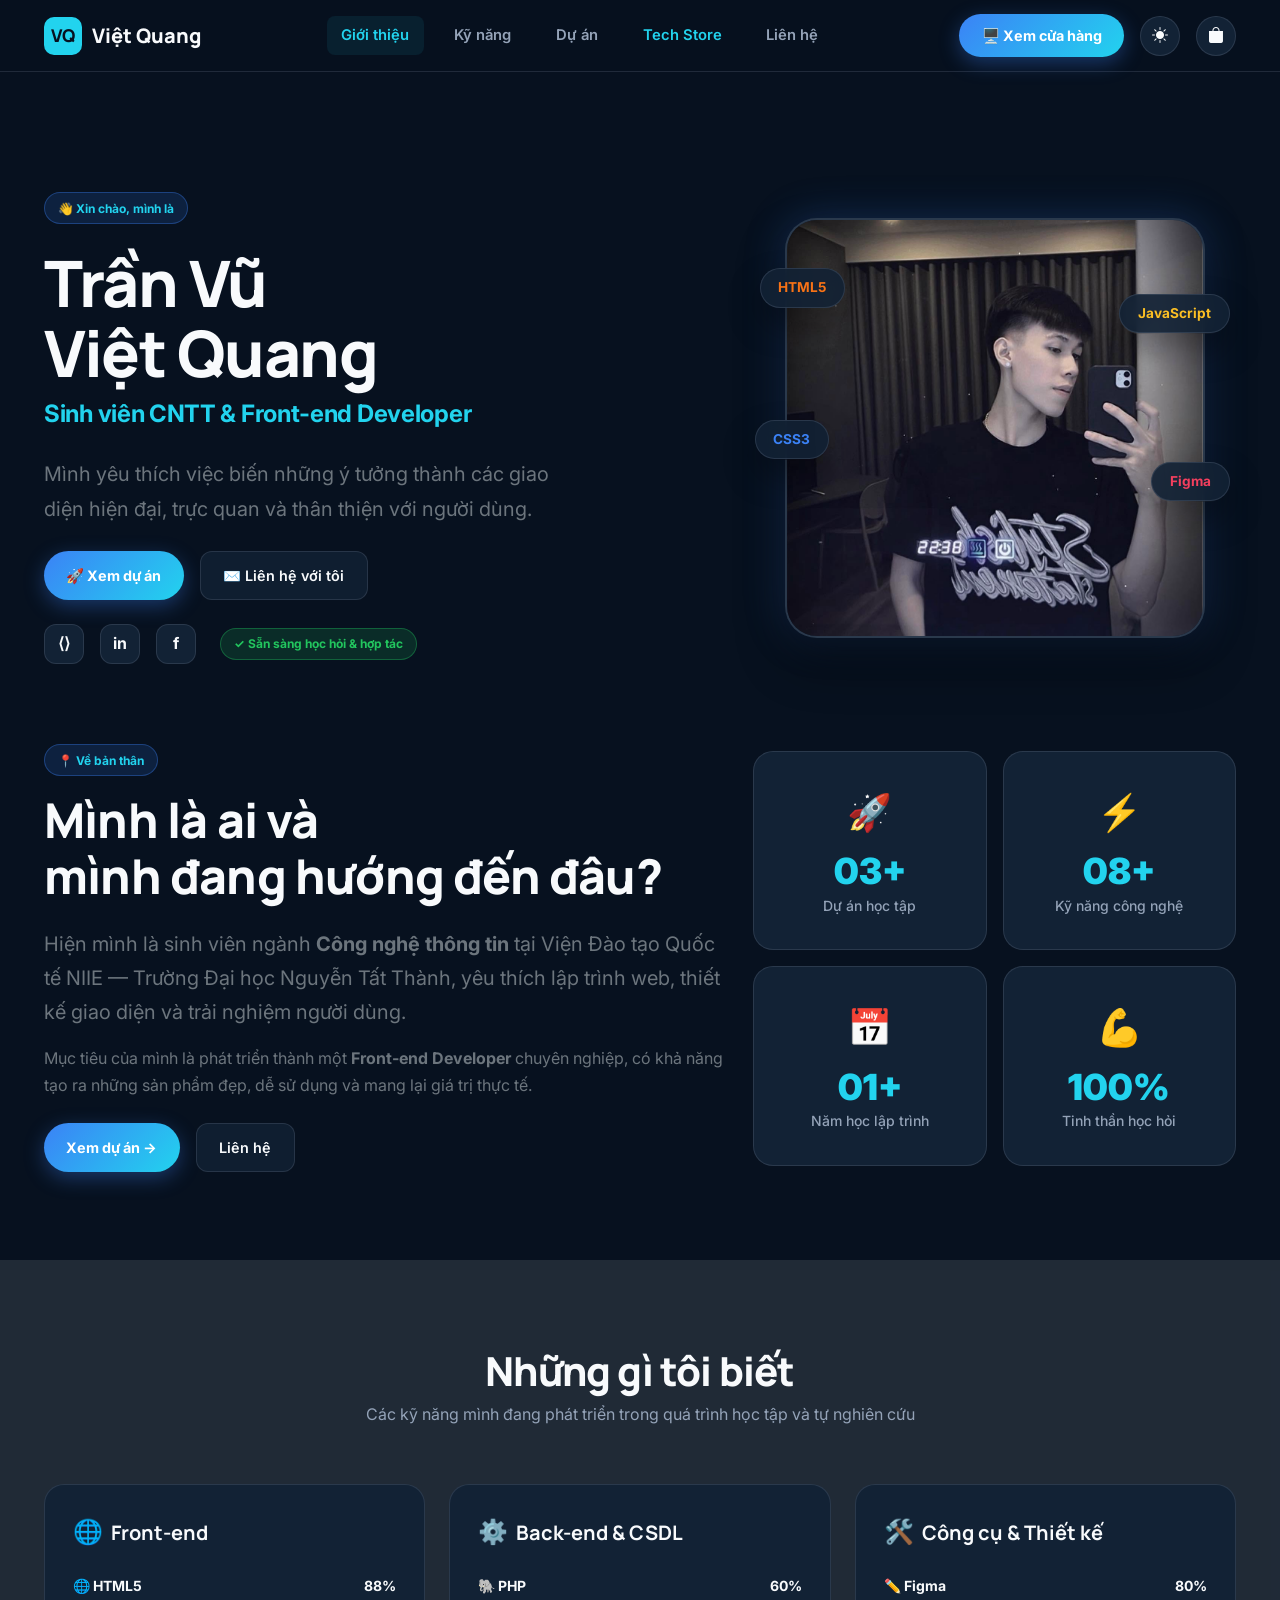
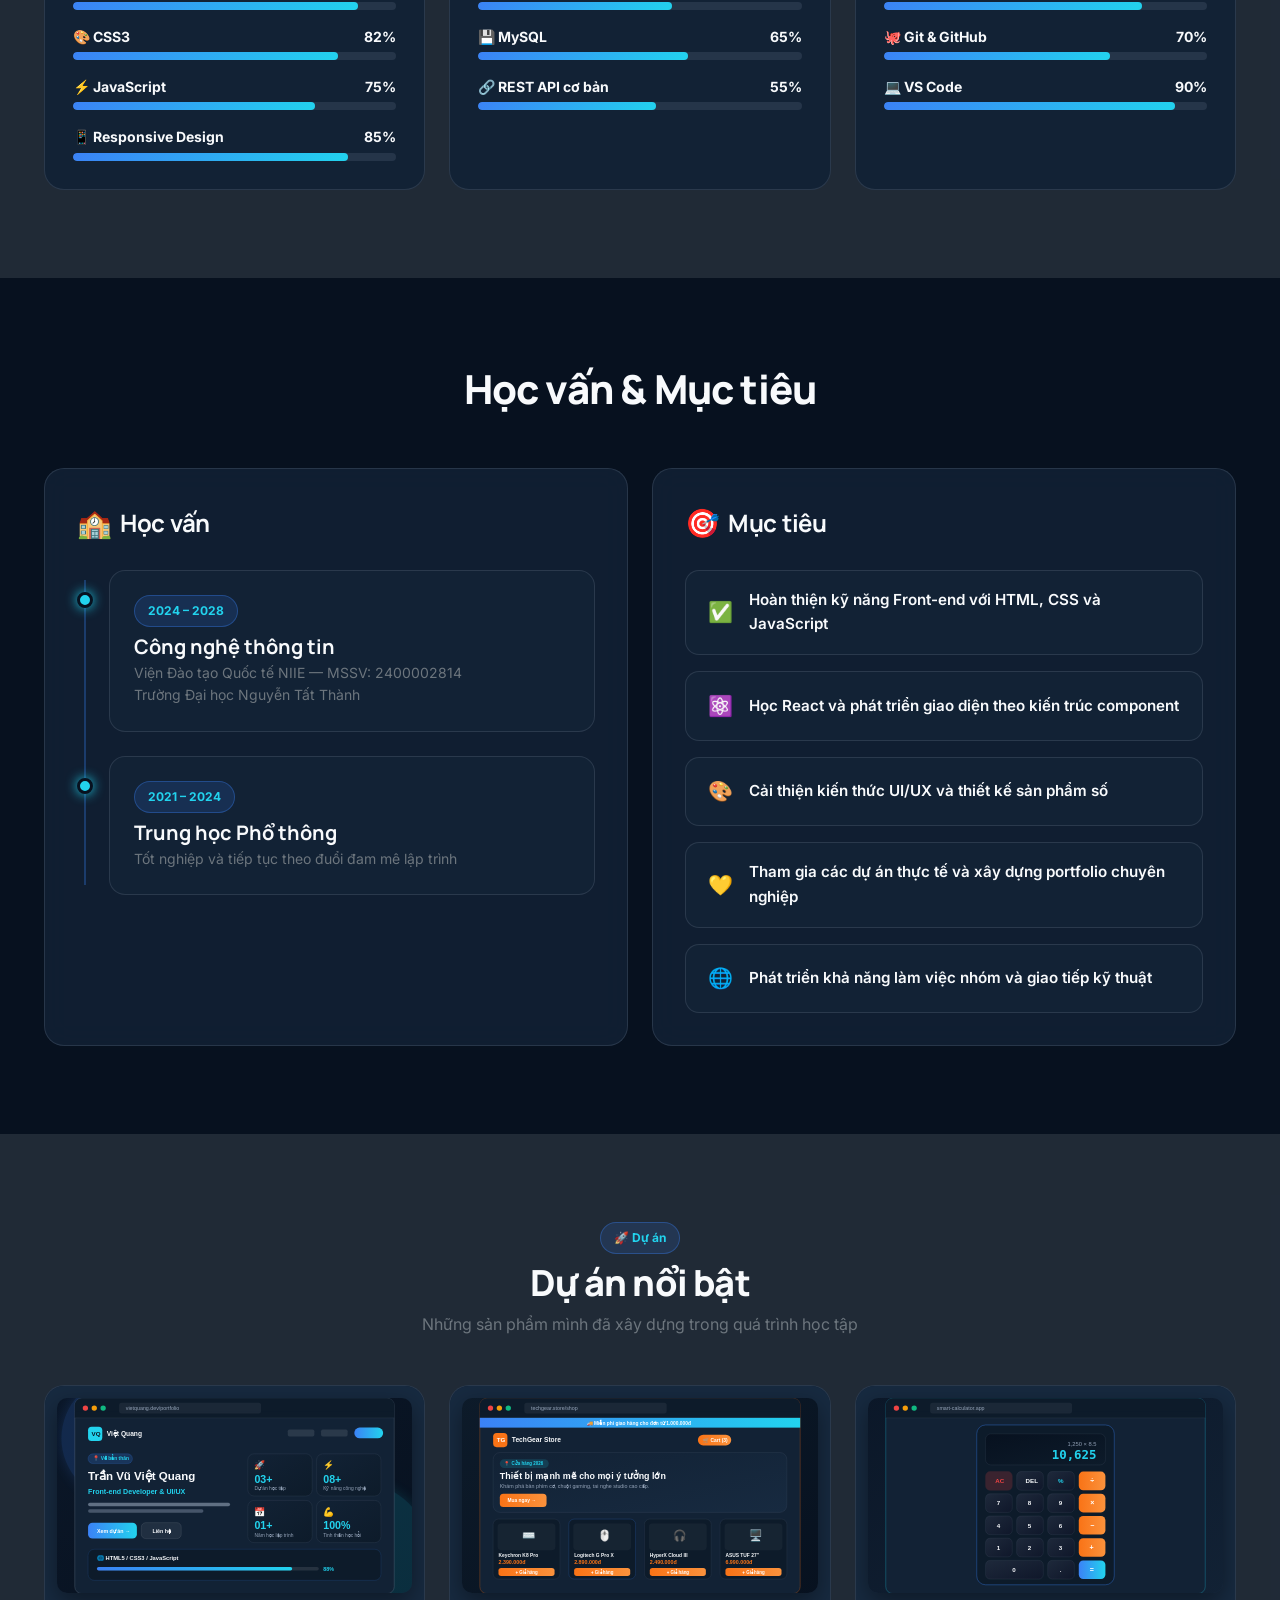
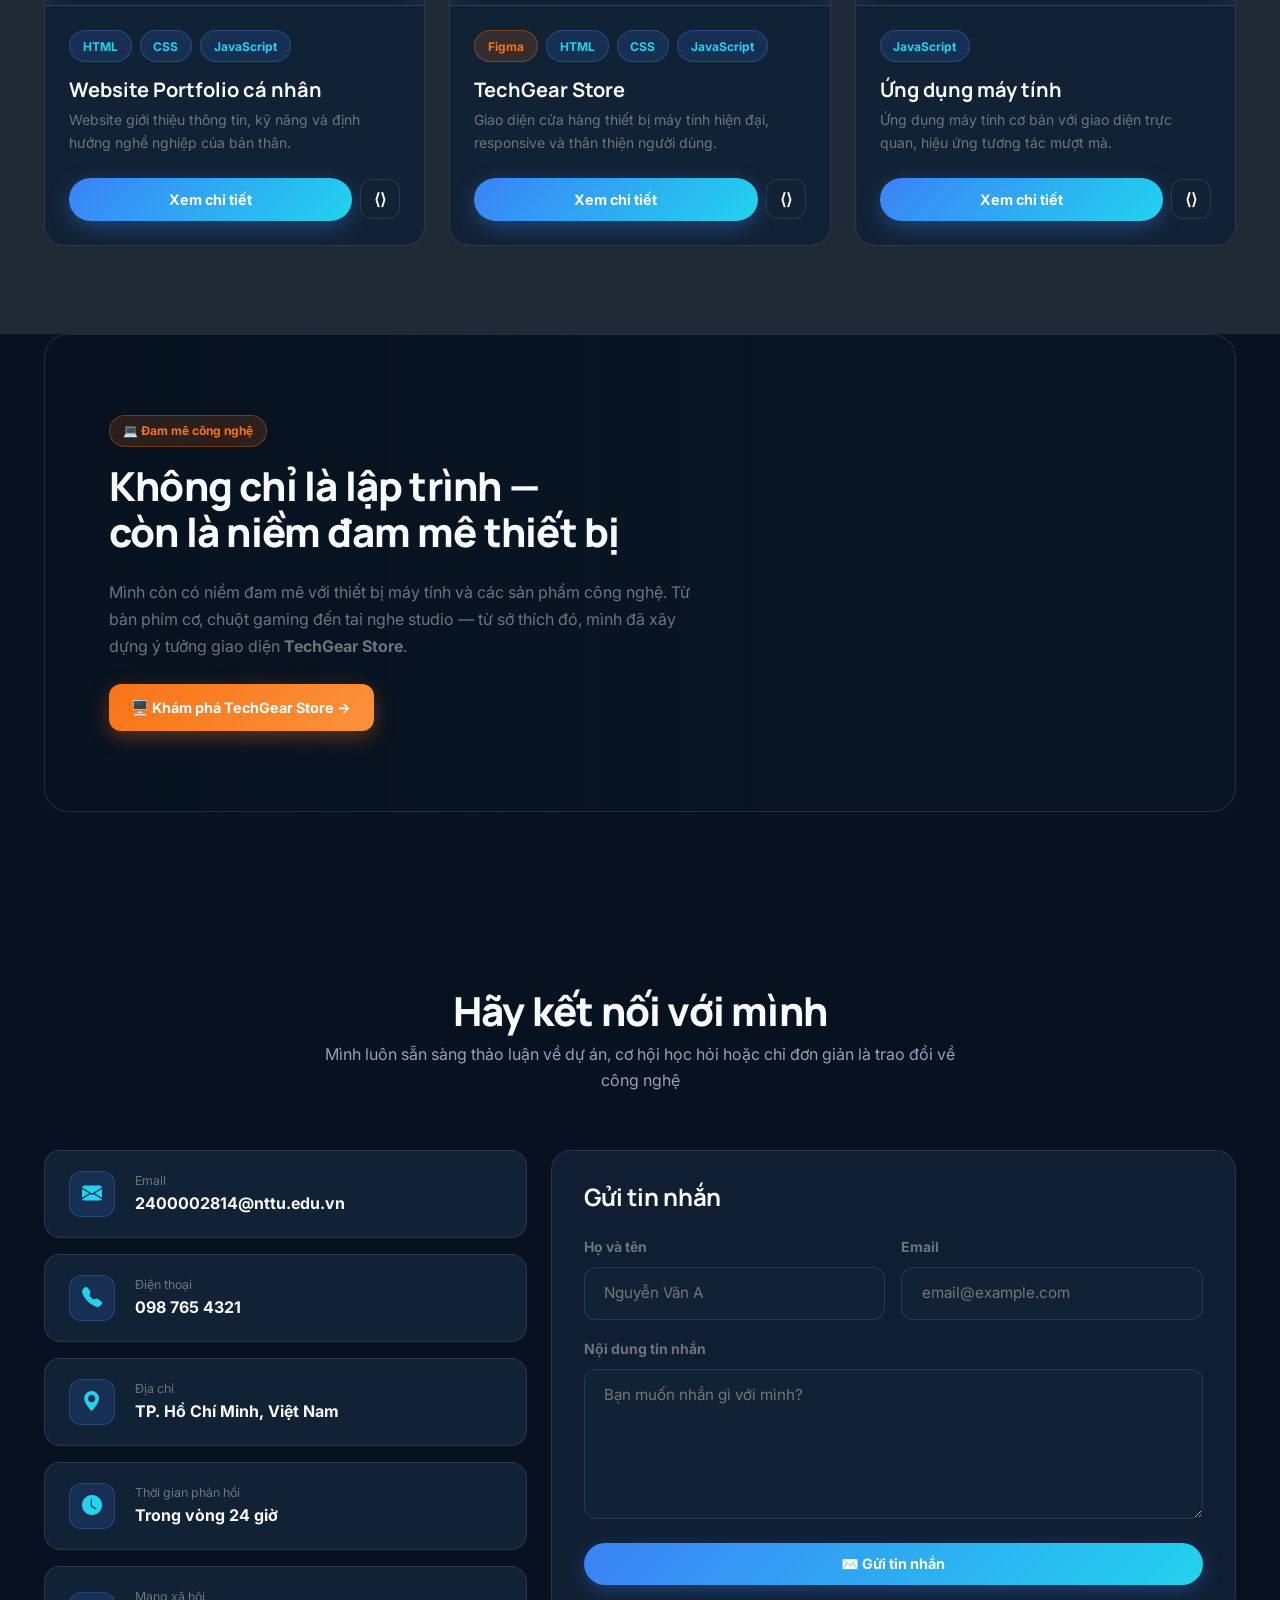
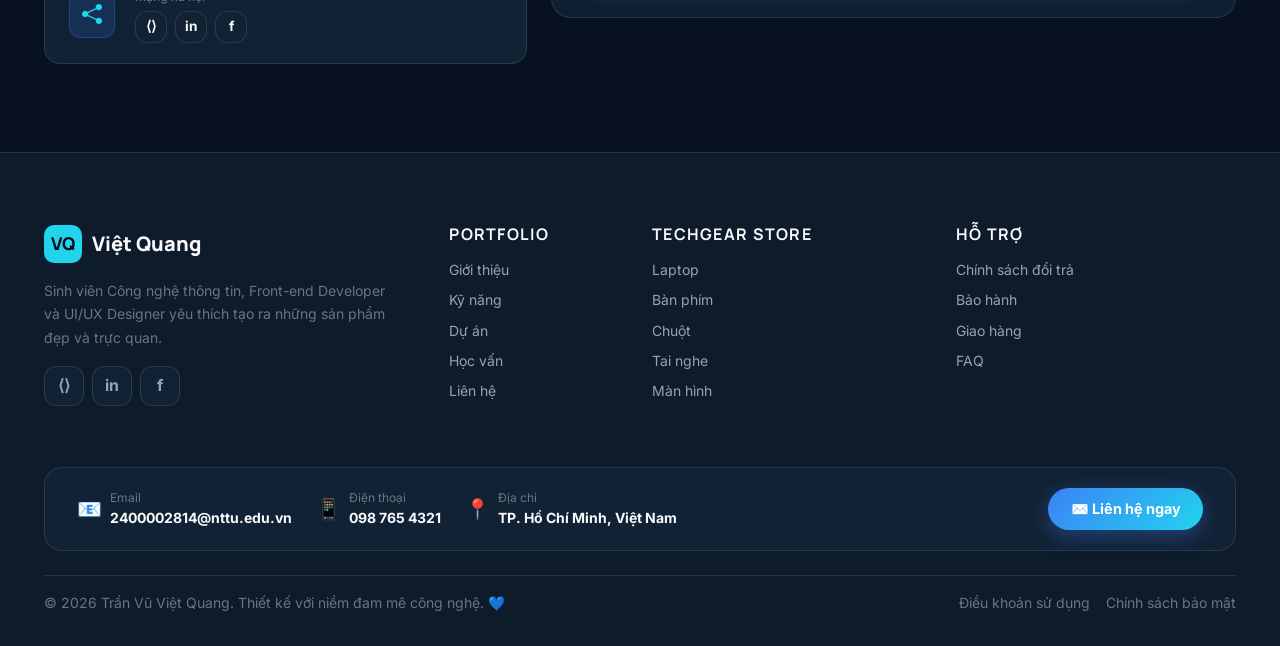
==== commit c7e20e9a: "Add Student ID MSSV 2400002814 to index.html and README.md" ====
--- a/index.html
+++ b/index.html
@@ -386,7 +386,7 @@
                 <div class="timeline-card-figma">
                   <span class="badge-blue-figma mb-2">2024 – 2028</span>
                   <h4 class="fs-5 fw-bold text-title mb-1">Công nghệ thông tin</h4>
-                  <div class="text-secondary small">Viện Đào tạo Quốc tế NIIE</div>
+                  <div class="text-secondary small">Viện Đào tạo Quốc tế NIIE — MSSV: 2400002814</div>
                   <div class="text-secondary small">Trường Đại học Nguyễn Tất Thành</div>
                 </div>
               </div>
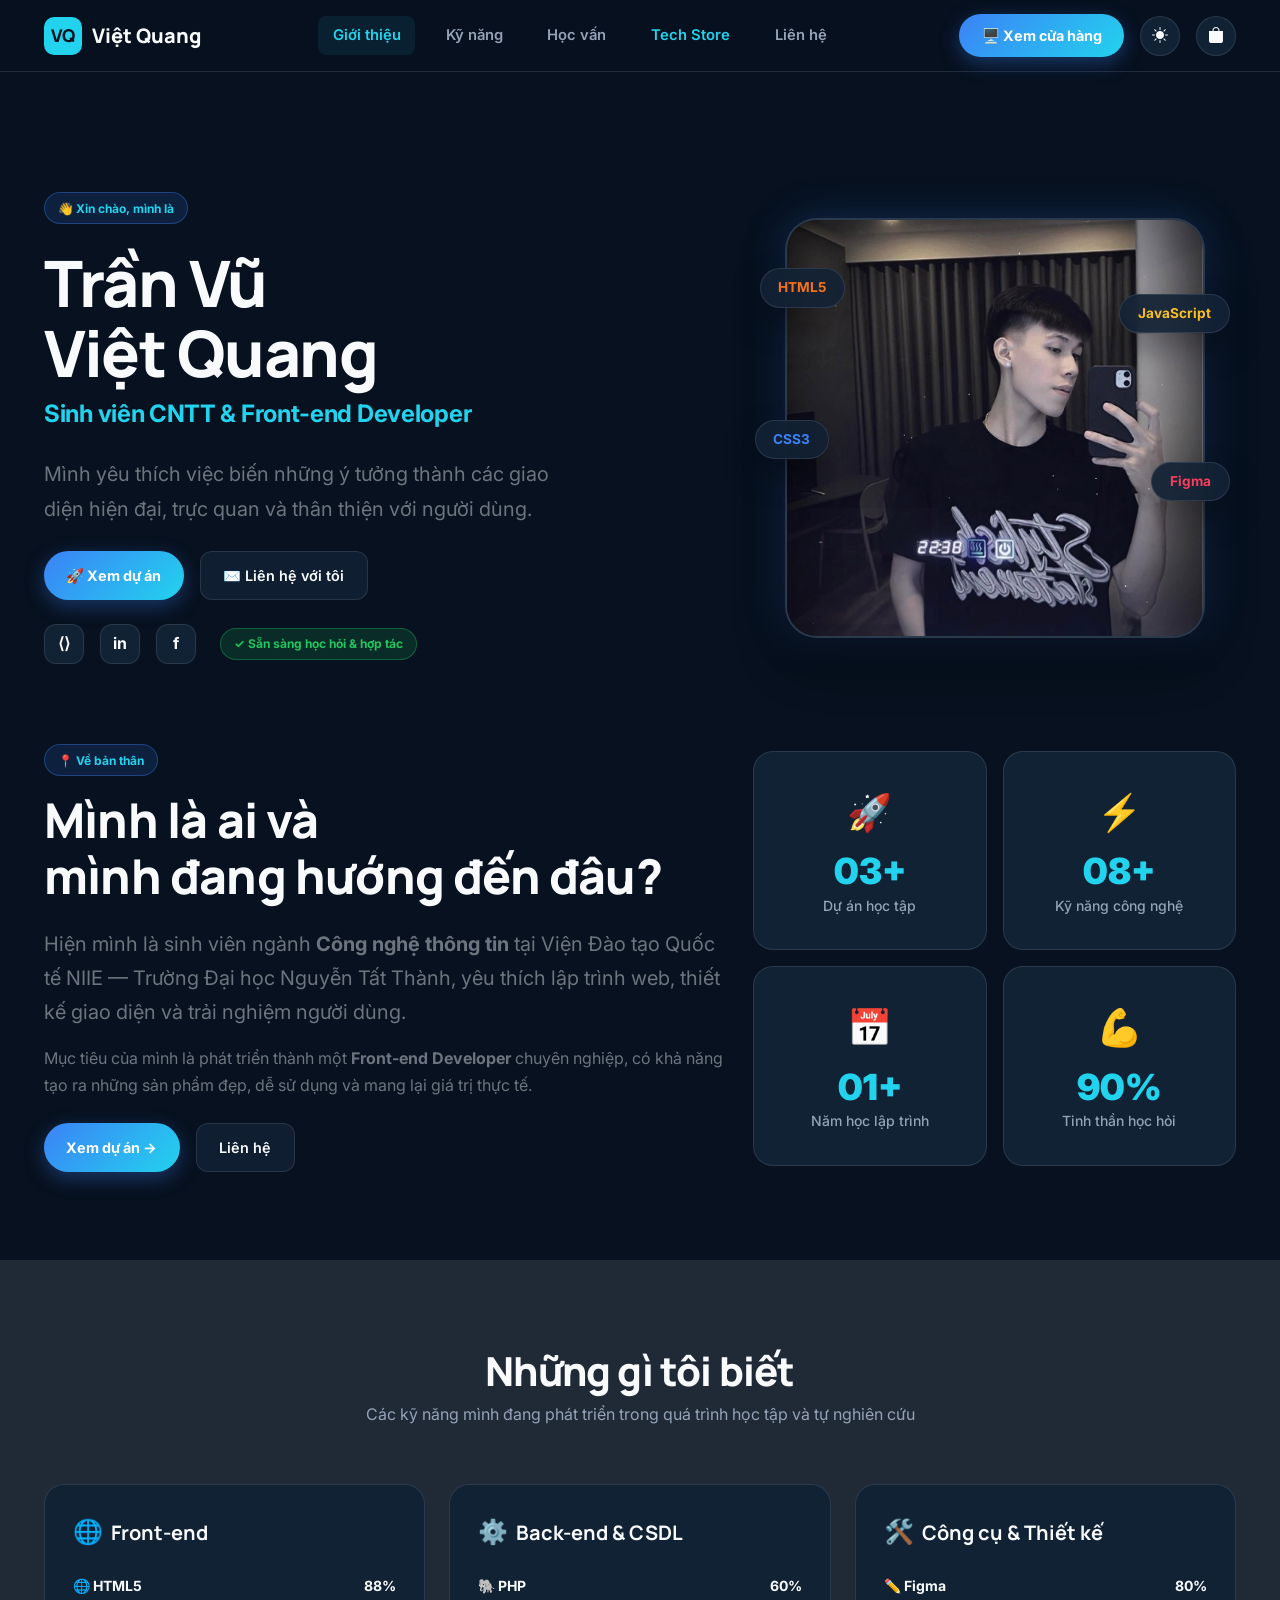
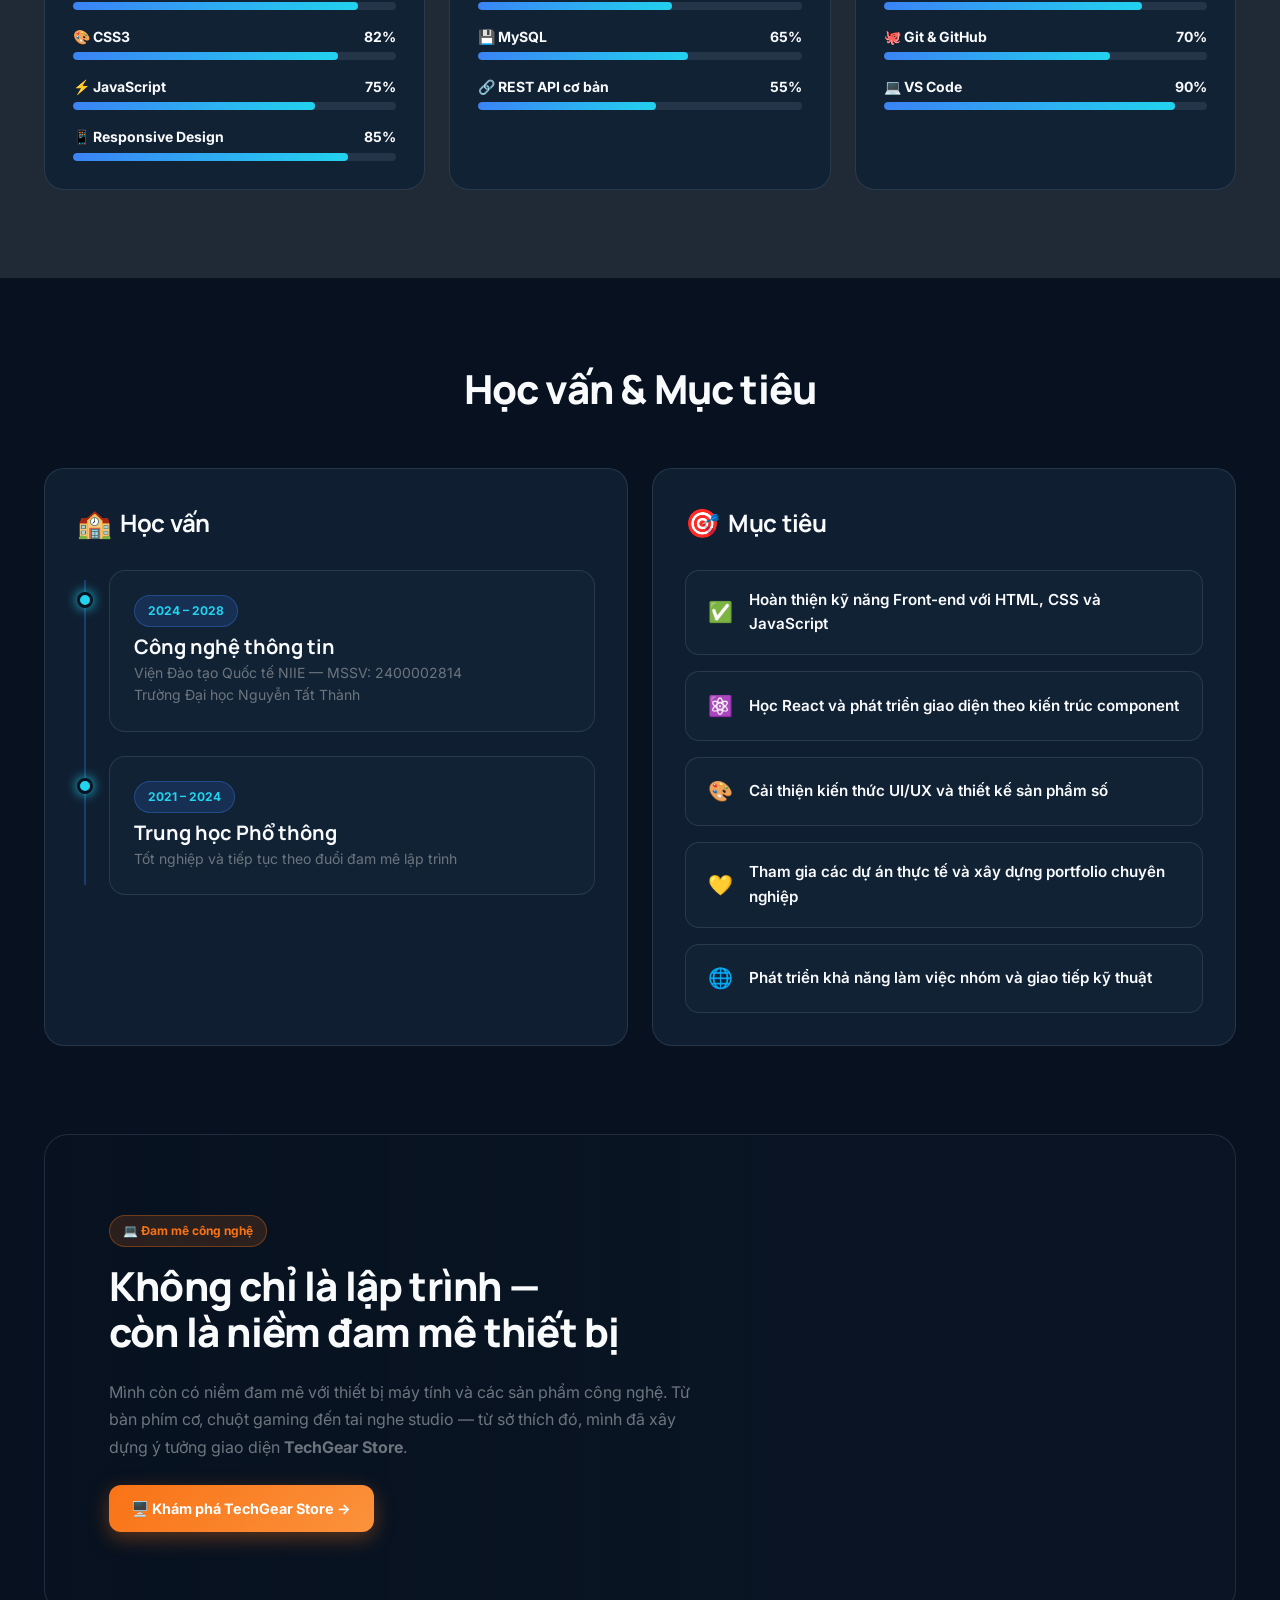
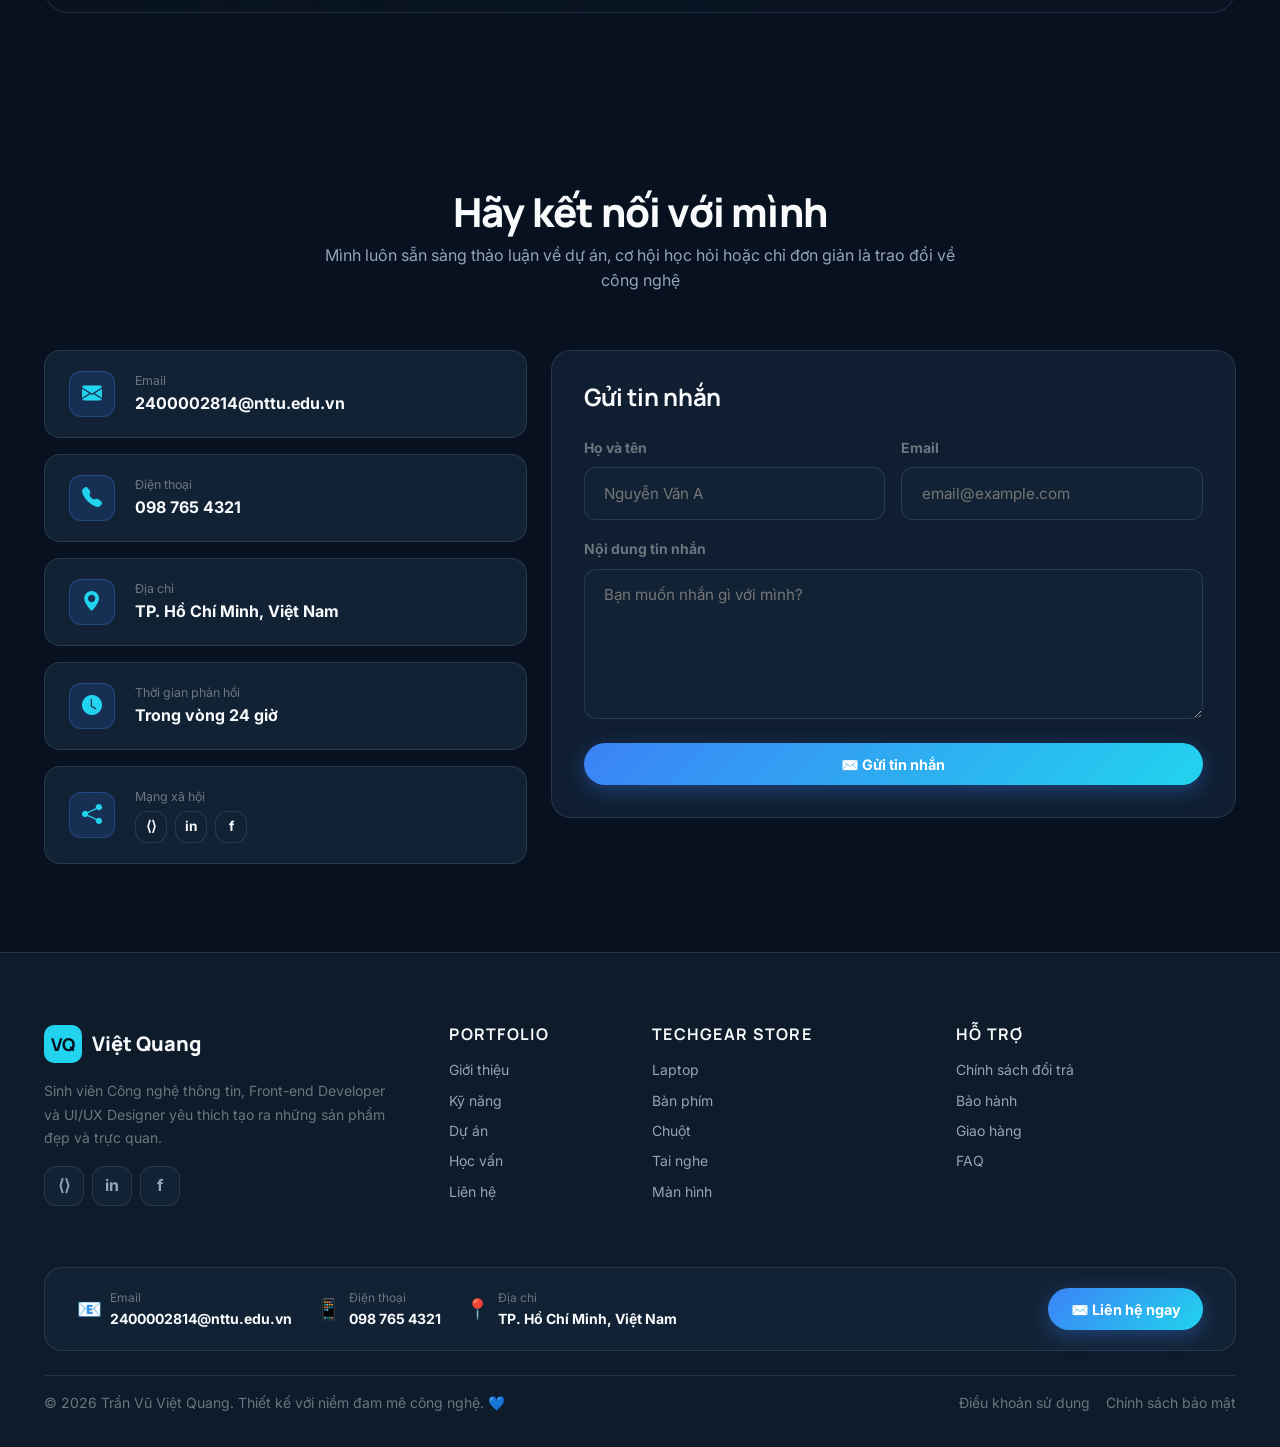
==== commit a9f761dc: "Remove Featured Projects section from Portfolio page for streamlined layout" ====
--- a/index.html
+++ b/index.html
@@ -48,7 +48,7 @@
       <nav class="d-none d-lg-flex align-items-center gap-3">
         <a href="#hero" class="nav-link-custom active">Giới thiệu</a>
         <a href="#skills" class="nav-link-custom">Kỹ năng</a>
-        <a href="#projects" class="nav-link-custom">Dự án</a>
+        <a href="#education" class="nav-link-custom">Học vấn</a>
         <a href="shop.html" class="nav-link-custom text-cyan">Tech Store</a>
         <a href="#contact" class="nav-link-custom">Liên hệ</a>
       </nav>
@@ -440,85 +440,7 @@
     </div>
   </section>
 
-  <!-- 5. FEATURED PROJECTS SECTION (Exact Figma Screenshot Portfolio 5) -->
-  <section id="projects" class="section-padding bg-secondary bg-opacity-25">
-    <div class="container-custom">
-      <div class="text-center mb-5">
-        <span class="badge-blue-figma mb-2 d-inline-block">🚀 Dự án</span>
-        <h2 class="fw-extrabold" style="font-size: 2.25rem;">Dự án nổi bật</h2>
-        <p class="text-secondary">Những sản phẩm mình đã xây dựng trong quá trình học tập</p>
-      </div>
-
-      <div class="row g-4">
-        
-        <!-- Project 1: Website Portfolio cá nhân -->
-        <div class="col-lg-4 col-md-6">
-          <div class="project-card">
-            <div class="project-img-wrapper">
-              <img src="assets/images/portfolio/project-portfolio.svg" alt="Website Portfolio cá nhân">
-            </div>
-            <div class="p-4 d-flex flex-column flex-grow-1">
-              <div class="d-flex gap-2 flex-wrap mb-3">
-                <span class="badge-blue-figma">HTML</span>
-                <span class="badge-blue-figma">CSS</span>
-                <span class="badge-blue-figma">JavaScript</span>
-              </div>
-              <h4 class="fs-5 fw-bold mb-2 text-title">Website Portfolio cá nhân</h4>
-              <p class="small text-secondary mb-4 flex-grow-1">Website giới thiệu thông tin, kỹ năng và định hướng nghề nghiệp của bản thân.</p>
-              <div class="d-flex align-items-center gap-2 mt-auto">
-                <a href="index.html" class="btn-header-store flex-grow-1 justify-content-center">Xem chi tiết</a>
-                <a href="https://github.com" target="_blank" class="btn-icon-custom">⟨⟩</a>
-              </div>
-            </div>
-          </div>
-        </div>
-
-        <!-- Project 2: TechGear Store -->
-        <div class="col-lg-4 col-md-6">
-          <div class="project-card">
-            <div class="project-img-wrapper">
-              <img src="assets/images/portfolio/project-techgear.svg" alt="TechGear Store">
-            </div>
-            <div class="p-4 d-flex flex-column flex-grow-1">
-              <div class="d-flex gap-2 flex-wrap mb-3">
-                <span class="badge-orange-figma">Figma</span>
-                <span class="badge-blue-figma">HTML</span>
-                <span class="badge-blue-figma">CSS</span>
-                <span class="badge-blue-figma">JavaScript</span>
-              </div>
-              <h4 class="fs-5 fw-bold mb-2 text-title">TechGear Store</h4>
-              <p class="small text-secondary mb-4 flex-grow-1">Giao diện cửa hàng thiết bị máy tính hiện đại, responsive và thân thiện người dùng.</p>
-              <div class="d-flex align-items-center gap-2 mt-auto">
-                <a href="shop.html" class="btn-header-store flex-grow-1 justify-content-center">Xem chi tiết</a>
-                <a href="https://github.com" target="_blank" class="btn-icon-custom">⟨⟩</a>
-              </div>
-            </div>
-          </div>
-        </div>
-
-        <!-- Project 3: Ứng dụng máy tính -->
-        <div class="col-lg-4 col-md-6">
-          <div class="project-card">
-            <div class="project-img-wrapper">
-              <img src="assets/images/portfolio/project-calculator.svg" alt="Ứng dụng máy tính">
-            </div>
-            <div class="p-4 d-flex flex-column flex-grow-1">
-              <div class="d-flex gap-2 flex-wrap mb-3">
-                <span class="badge-blue-figma">JavaScript</span>
-              </div>
-              <h4 class="fs-5 fw-bold mb-2 text-title">Ứng dụng máy tính</h4>
-              <p class="small text-secondary mb-4 flex-grow-1">Ứng dụng máy tính cơ bản với giao diện trực quan, hiệu ứng tương tác mượt mà.</p>
-              <div class="d-flex align-items-center gap-2 mt-auto">
-                <button onclick="showToast('Smart Calculator', 'Ứng dụng máy tính sẵn sàng!', 'bi-calculator-fill')" class="btn-header-store flex-grow-1 justify-content-center">Xem chi tiết</button>
-                <a href="https://github.com" target="_blank" class="btn-icon-custom">⟨⟩</a>
-              </div>
-            </div>
-          </div>
-        </div>
-
-      </div>
-    </div>
-  </section>
+
 
   <!-- 6. TECH PASSION SPOTLIGHT BANNER (Exact New Figma Screenshot 1) -->
   <section class="section-padding pt-0">
--- a/css/style.css
+++ b/css/style.css
@@ -1169,3 +1169,90 @@
   transform: translateY(-3px);
   box-shadow: 0 12px 32px rgba(59, 130, 246, 0.55);
 }
+
+/* --------------------------------------------------------------------------
+   MODAL LIGHT THEME & QUANTITY CONTROLLER OVERRIDES
+   -------------------------------------------------------------------------- */
+.modal-close-btn {
+  filter: invert(1) grayscale(100%) brightness(200%) !important;
+  opacity: 0.8 !important;
+  transition: var(--transition) !important;
+}
+
+.modal-close-btn:hover {
+  opacity: 1 !important;
+}
+
+.modal-qty-btn {
+  color: var(--text-primary) !important;
+  font-weight: 700 !important;
+  transition: var(--transition) !important;
+}
+
+.modal-qty-btn:hover,
+.modal-qty-btn:focus {
+  background-color: rgba(148, 163, 184, 0.15) !important;
+  color: var(--text-primary) !important;
+  box-shadow: none !important;
+}
+
+.modal-qty-input {
+  color: var(--text-primary) !important;
+  font-weight: 800 !important;
+}
+
+.modal-qty-input:hover,
+.modal-qty-input:focus {
+  color: var(--text-primary) !important;
+  background-color: transparent !important;
+  box-shadow: none !important;
+  outline: none !important;
+}
+
+body.light-theme .modal-content {
+  background-color: #FFFFFF !important;
+  color: #0F172A !important;
+  border-color: rgba(0, 0, 0, 0.12) !important;
+  box-shadow: 0 20px 50px rgba(15, 23, 42, 0.15) !important;
+}
+
+body.light-theme .modal-title,
+body.light-theme #modalProductName {
+  color: #0F172A !important;
+}
+
+body.light-theme #modalDescription,
+body.light-theme #modalRating {
+  color: #64748B !important;
+}
+
+body.light-theme .modal-qty-btn {
+  color: #0F172A !important;
+}
+
+body.light-theme .modal-qty-btn:hover,
+body.light-theme .modal-qty-btn:focus {
+  background-color: rgba(15, 23, 42, 0.08) !important;
+  color: #0F172A !important;
+}
+
+body.light-theme .modal-qty-input {
+  color: #0F172A !important;
+  background-color: transparent !important;
+}
+
+body.light-theme .modal-qty-input:hover,
+body.light-theme .modal-qty-input:focus {
+  color: #0F172A !important;
+  background-color: transparent !important;
+  box-shadow: none !important;
+}
+
+body.light-theme .modal-close-btn {
+  filter: none !important;
+  opacity: 0.7 !important;
+}
+
+body.light-theme .modal-close-btn:hover {
+  opacity: 1 !important;
+}
--- a/css/responsive.css
+++ b/css/responsive.css
@@ -131,7 +131,70 @@
   h2 { font-size: 1.5rem; }
 
   .container-custom {
-    padding: 0 1rem;
+    padding: 0 0.85rem;
+  }
+
+  /* Header Clean Mobile Layout */
+  .btn-header-store {
+    display: none !important; /* Hide extra store button on mobile header to keep it clean */
+  }
+
+  .top-bar-announcement {
+    font-size: 0.725rem !important;
+    padding: 0.35rem 0.5rem !important;
+    text-align: center !important;
+    line-height: 1.35 !important;
+  }
+
+  /* Product Card Buttons Stacked Vertically on Mobile */
+  .product-card-figma .d-flex.gap-2 {
+    flex-direction: column !important;
+    gap: 0.35rem !important;
+  }
+
+  .product-card-figma .btn-orange-figma,
+  .product-card-figma .btn-secondary-figma {
+    width: 100% !important;
+    padding: 0.45rem 0.25rem !important;
+    font-size: 0.775rem !important;
+    text-align: center !important;
+    justify-content: center !important;
+  }
+
+  .product-card-figma {
+    padding: 0.75rem !important;
+  }
+
+  .product-img-box-figma {
+    height: 140px !important;
+  }
+
+  /* Category Grid Bar Horizontal Scroll on Mobile */
+  .category-grid-figma {
+    display: flex !important;
+    grid-template-columns: none !important;
+    overflow-x: auto !important;
+    white-space: nowrap !important;
+    padding-bottom: 0.5rem !important;
+    gap: 0.6rem !important;
+    -webkit-overflow-scrolling: touch;
+  }
+
+  .category-card-figma {
+    min-width: 95px !important;
+    flex-shrink: 0 !important;
+    padding: 0.6rem 0.5rem !important;
+  }
+
+  /* Flash Sale Section Mobile Optimization */
+  .flash-sale-title {
+    font-size: 1.35rem !important;
+  }
+
+  .countdown-box-figma {
+    width: 32px !important;
+    height: 32px !important;
+    font-size: 0.85rem !important;
   }
 
   .btn-custom {
@@ -166,6 +229,14 @@
   h2 { font-size: 1.35rem; }
   
   .card-glass {
-    padding: 1.25rem;
-  }
-}
+    padding: 1.1rem;
+  }
+
+  .product-card-figma h4 {
+    font-size: 0.825rem !important;
+  }
+
+  .price-current {
+    font-size: 1rem !important;
+  }
+}
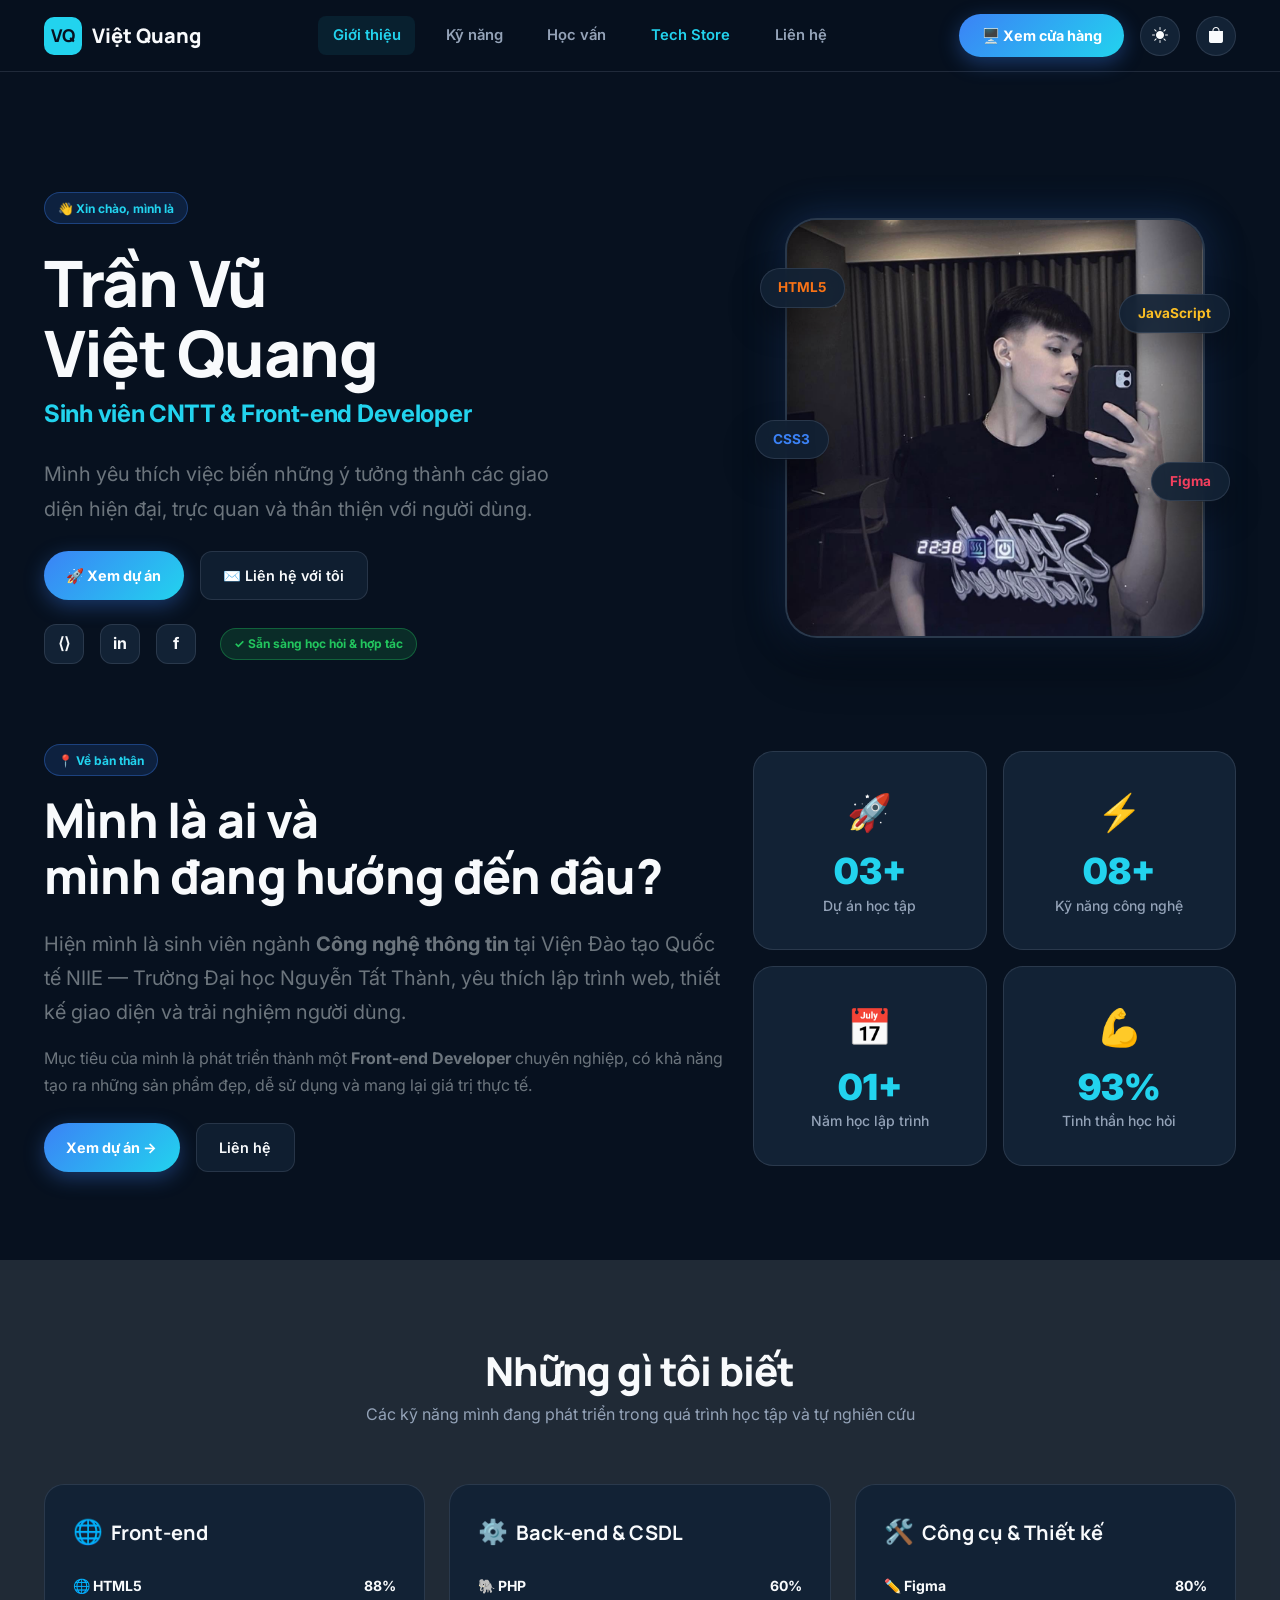
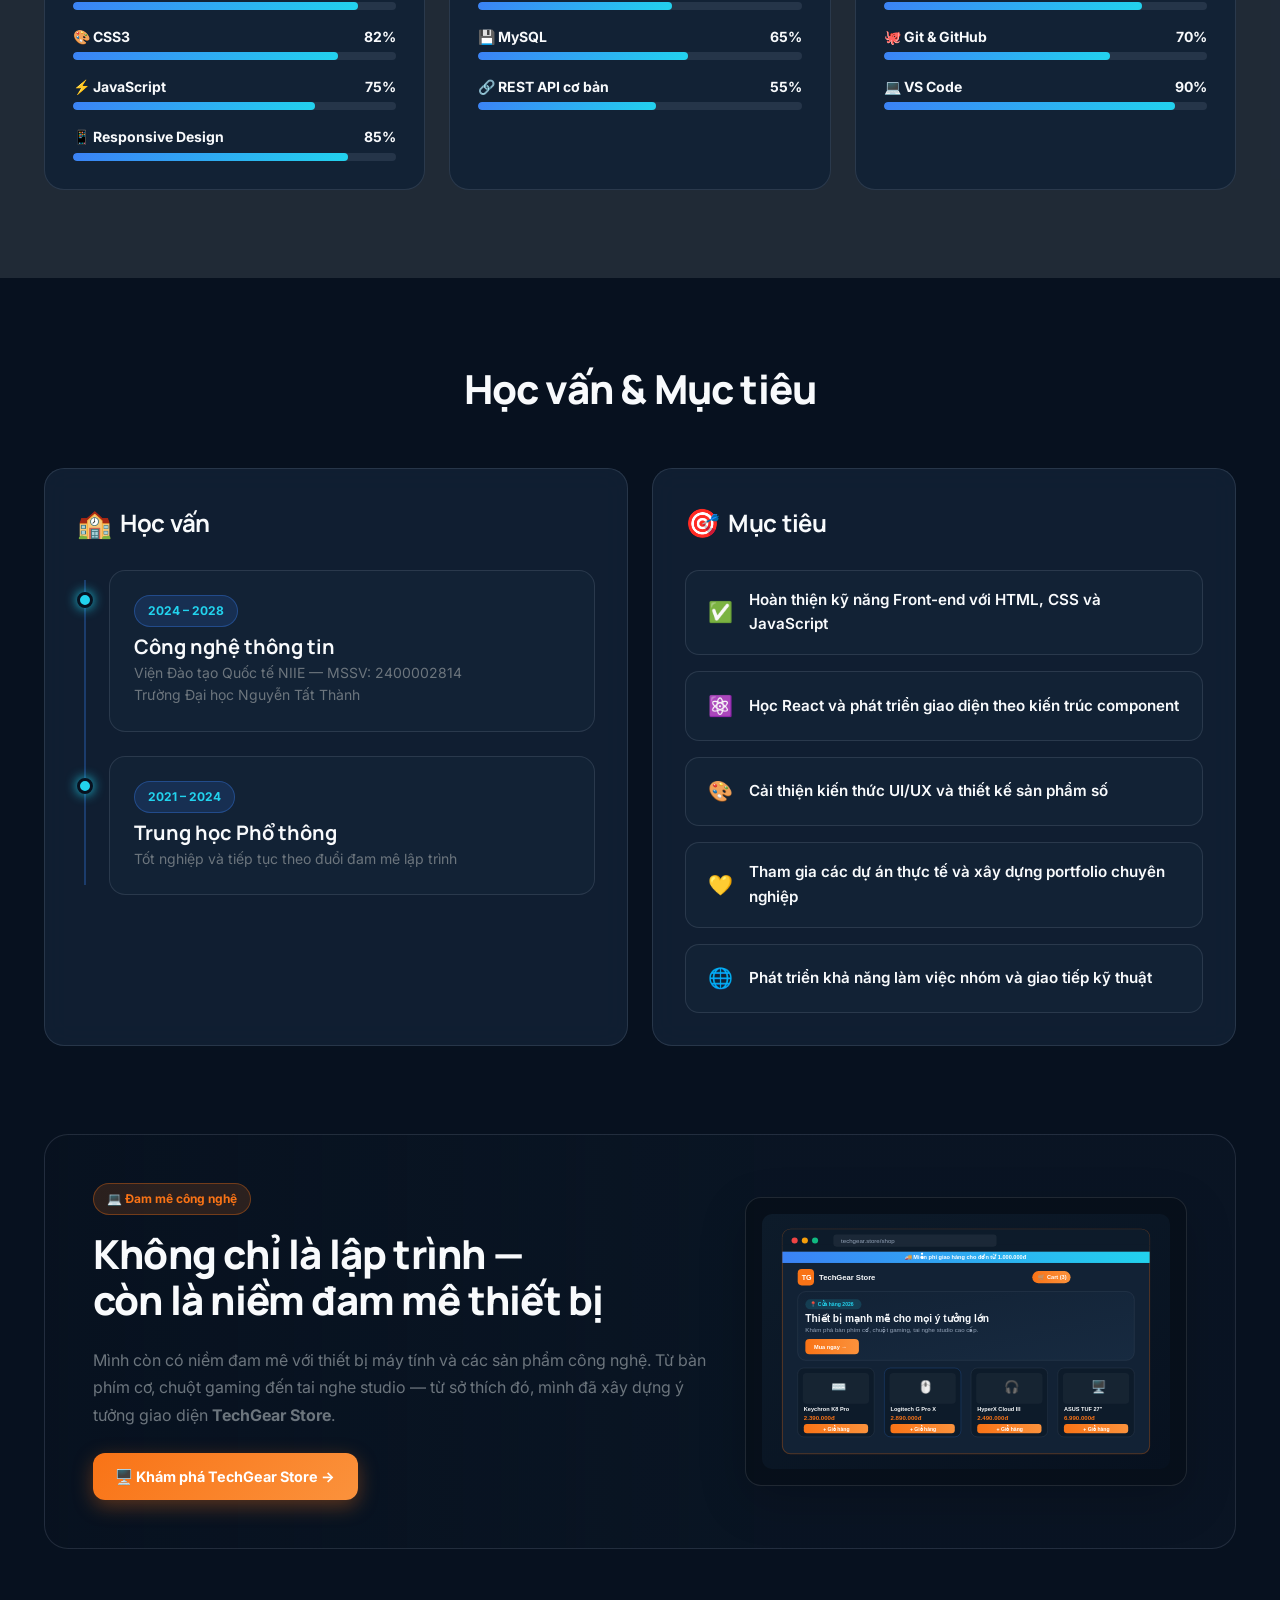
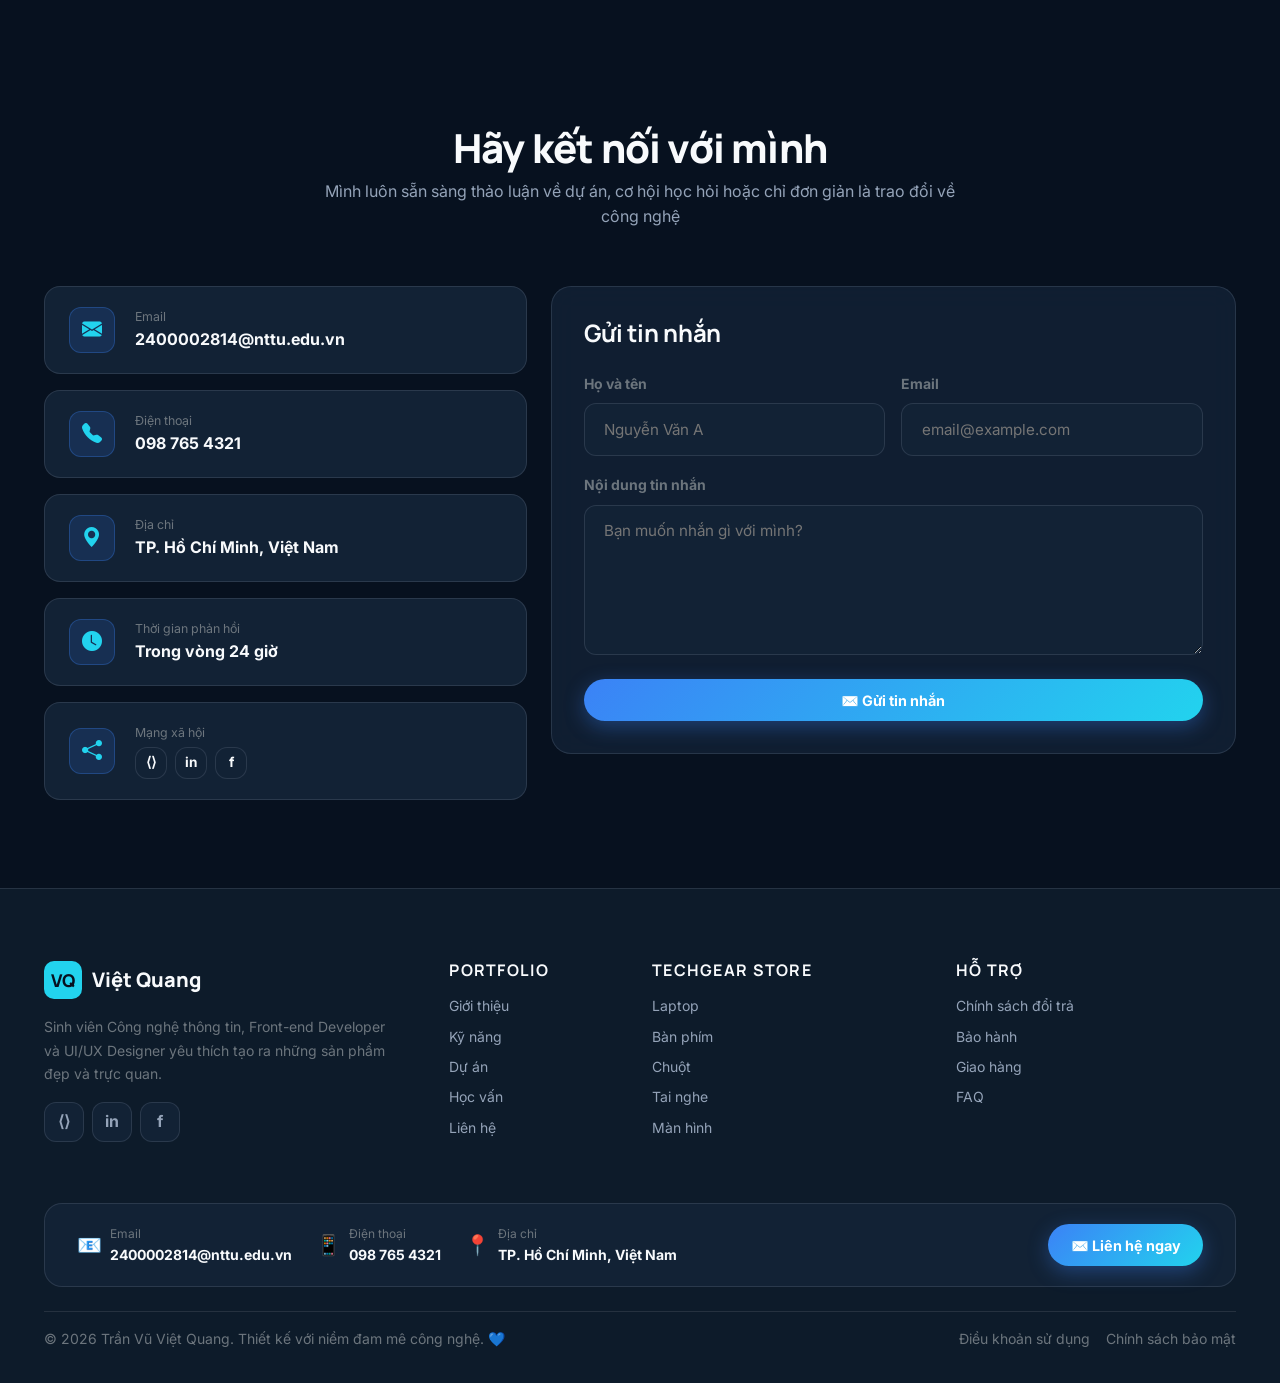
==== commit 99879f12: "Add TechGear Store UI mockup on right side of Tech Passion banner to fill layout" ====
--- a/index.html
+++ b/index.html
@@ -445,24 +445,32 @@
   <!-- 6. TECH PASSION SPOTLIGHT BANNER (Exact New Figma Screenshot 1) -->
   <section class="section-padding pt-0">
     <div class="container-custom">
-      <div class="tech-passion-banner-figma">
-        <div class="spotlight-content" style="max-width: 600px;">
-          <div class="badge-orange-figma mb-3">
-            💻 Đam mê công nghệ
-          </div>
-
-          <h2 class="fs-1 fw-extrabold text-title mb-4" style="line-height: 1.15;">
-            Không chỉ là lập trình — <br>
-            còn là niềm đam mê thiết bị
-          </h2>
-
-          <p class="fs-6 text-secondary mb-4" style="line-height: 1.7;">
-            Mình còn có niềm đam mê với thiết bị máy tính và các sản phẩm công nghệ. Từ bàn phím cơ, chuột gaming đến tai nghe studio — từ sở thích đó, mình đã xây dựng ý tưởng giao diện <strong>TechGear Store</strong>.
-          </p>
-
-          <a href="shop.html" class="btn-orange-figma py-3 px-4 fs-6">
-            🖥️ Khám phá TechGear Store →
-          </a>
+      <div class="tech-passion-banner-figma p-4 p-md-5">
+        <div class="row align-items-center g-4">
+          <div class="col-lg-7">
+            <div class="badge-orange-figma mb-3">
+              💻 Đam mê công nghệ
+            </div>
+
+            <h2 class="fs-1 fw-extrabold text-title mb-4" style="line-height: 1.15;">
+              Không chỉ là lập trình — <br>
+              còn là niềm đam mê thiết bị
+            </h2>
+
+            <p class="fs-6 text-secondary mb-4" style="line-height: 1.7;">
+              Mình còn có niềm đam mê với thiết bị máy tính và các sản phẩm công nghệ. Từ bàn phím cơ, chuột gaming đến tai nghe studio — từ sở thích đó, mình đã xây dựng ý tưởng giao diện <strong>TechGear Store</strong>.
+            </p>
+
+            <a href="shop.html" class="btn-orange-figma py-3 px-4 fs-6">
+              🖥️ Khám phá TechGear Store →
+            </a>
+          </div>
+
+          <div class="col-lg-5 text-center">
+            <div class="p-3 bg-black bg-opacity-25 rounded-4 border border-secondary border-opacity-25 shadow-lg">
+              <img src="assets/images/portfolio/project-techgear.svg" alt="TechGear Store Showcase" class="img-fluid rounded-3" style="max-height: 270px; object-fit: contain;">
+            </div>
+          </div>
         </div>
       </div>
     </div>
